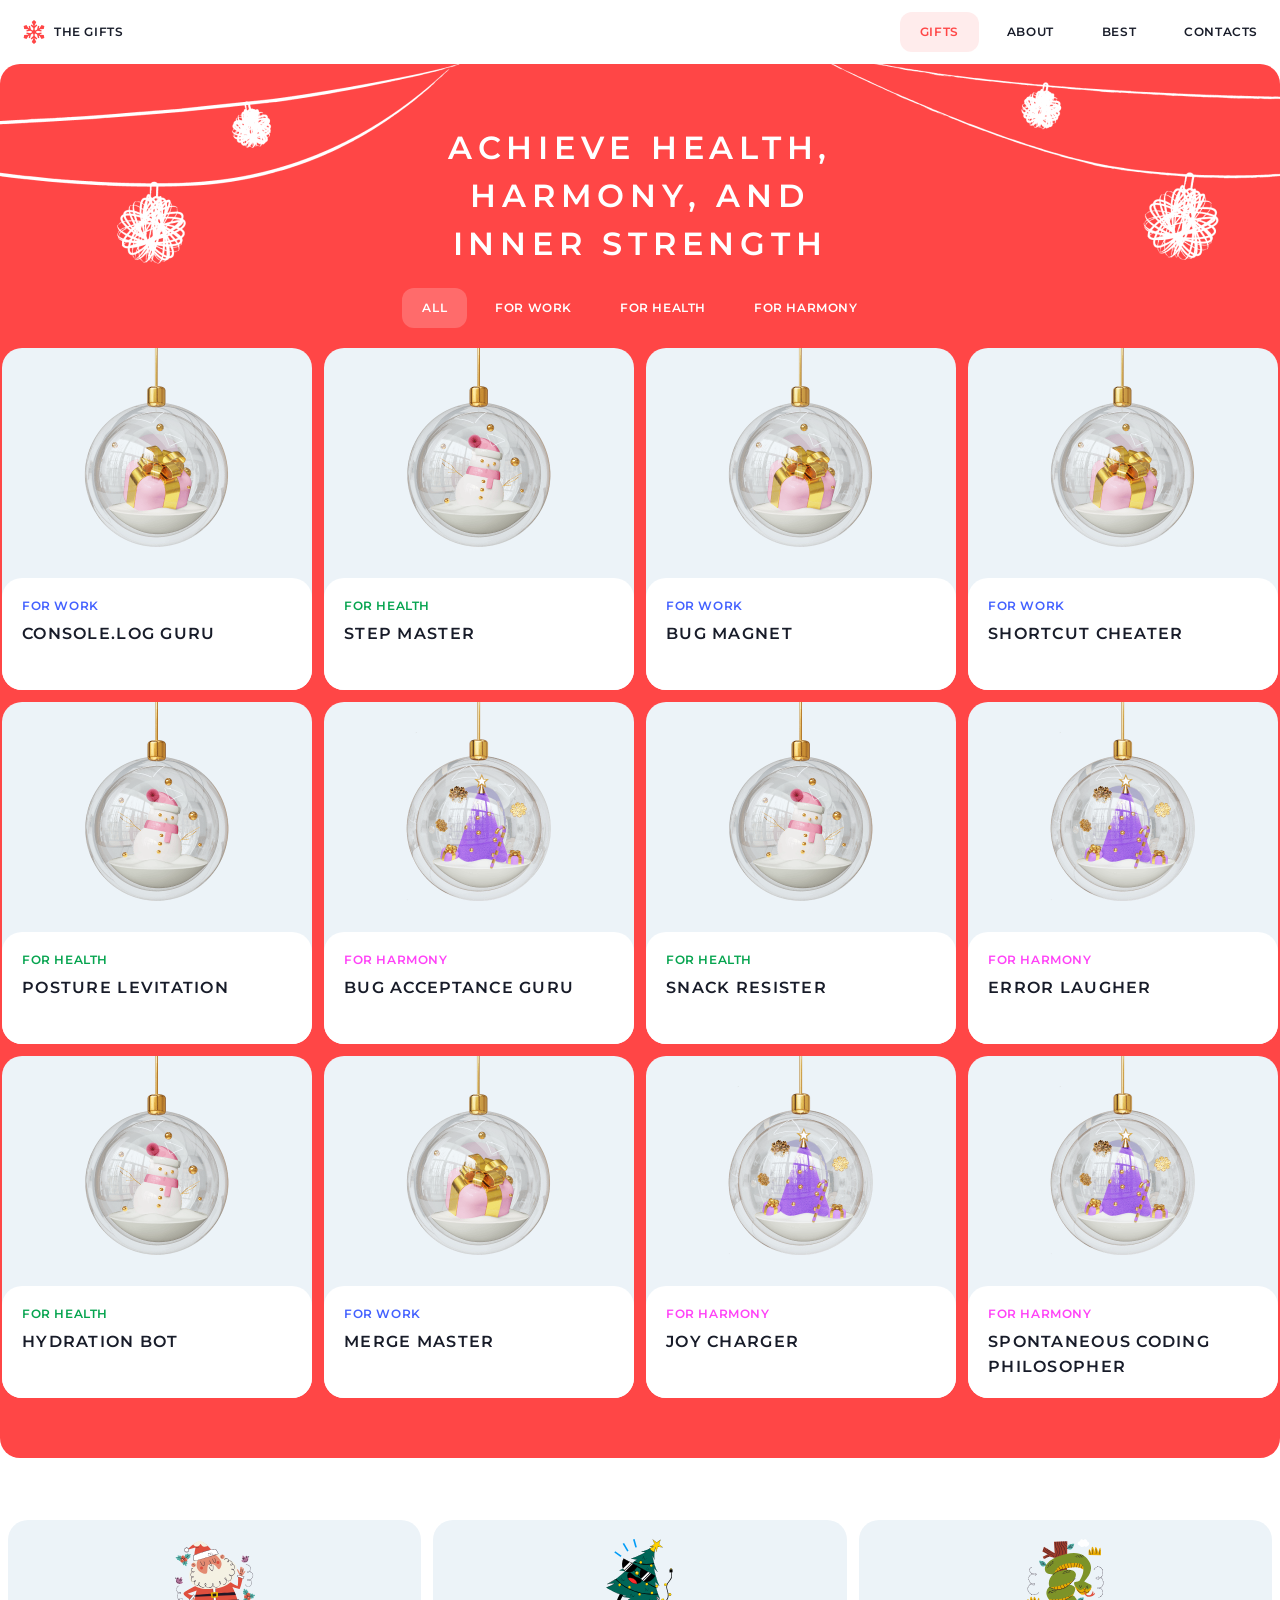
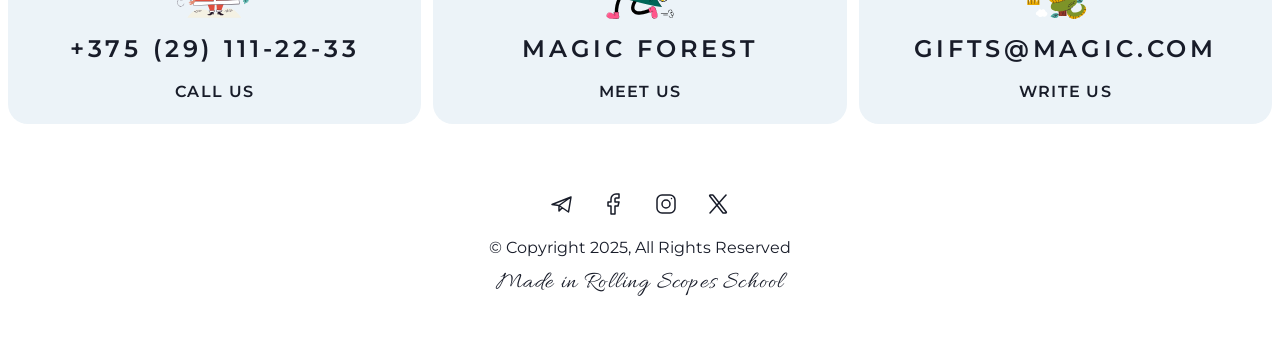
==== christmas-shop/gifts.html @ 10cd510c "fix: remove burger menu link on gifts" ====
<!DOCTYPE html>
<html lang="ru">

<head>
  <meta charset="utf-8">
  <meta http-equiv="X-UA-Compatible" content="IE=edge">
  <meta name="viewport" content="width=device-width, initial-scale=1">
  <link rel="preconnect" href="https://fonts.googleapis.com">
  <link rel="preconnect" href="https://fonts.gstatic.com" crossorigin>
  <link href="https://fonts.googleapis.com/css2?family=Allura&family=Montserrat:wght@400..600&display=swap"
    rel="stylesheet">
  <link rel="stylesheet" href="./assets/css/modern-normalize.css">
  <link rel="stylesheet" href="./assets/css/burger.css">
  <link rel="stylesheet" href="./assets/css/styles.css">
  <link rel="stylesheet" href="./assets/css/styles-mobile.css">
  <link rel="icon" href="./favicon.ico">
  <title>Christmas Shop - The Gifts</title>
</head>

<body>

  <div class="container">

    <div class="burger-container">
      <ul class="burger-items-container">
        <li class="burger-item">Gifts</li>
        <li class="burger-item"><a href="./index.html#about" class="nav-link">About</a></li>
        <li class="burger-item"><a href="./index.html#best" class="nav-link">Best</a></li>
        <li class="burger-item"><a href="#contacts" class="nav-link">Contacts</a></li>
      </ul>
    </div>

    <header class="header">
      <nav class="nav">
        <div class="nav-container">
          <a href="./index.html">
            <div class="logo-container">
              <svg width="24" height="24" viewBox="0 0 24 24" fill="none" xmlns="http://www.w3.org/2000/svg">
                <path
                  d="M18.2942 14.8224L17.4727 14.3481L19.674 13.7583L19.3102 12.4006L15.7512 13.3542L14.0725 12.385C14.0957 12.26 14.1084 12.1315 14.1084 12C14.1084 11.8684 14.0957 11.7398 14.0725 11.6149L15.7512 10.6457L19.3102 11.5994L19.674 10.2416L17.4727 9.65177L18.2942 9.17747L21.8194 8.96588L22.3385 6.03095L19.5373 5.01305L17.5914 7.96016L16.7699 8.43446L17.3598 6.23317L16.002 5.86939L15.0484 9.42842L13.3687 10.3982C13.1741 10.2315 12.949 10.0997 12.7028 10.0124V8.0742L15.3082 5.46879L14.3143 4.47488L12.7028 6.08633V5.13772L14.2772 1.98876L12 0L9.72271 1.98886L11.2972 5.13782V6.08642L9.68569 4.47497L8.69178 5.46889L11.2971 8.0743V10.0125C11.051 10.0998 10.8259 10.2316 10.6312 10.3983L8.95154 9.42852L7.99792 5.86949L6.64018 6.23326L7.23003 8.43456L6.40854 7.96025L4.46269 5.01314L1.66148 6.03104L2.18058 8.96597L5.70578 9.17757L6.52727 9.65187L4.32597 10.2417L4.6898 11.5994L8.24882 10.6458L9.92746 11.615C9.90431 11.74 9.89157 11.8685 9.89157 12C9.89157 12.1316 9.90427 12.2602 9.92746 12.3851L8.24882 13.3543L4.6898 12.4006L4.32597 13.7584L6.52727 14.3482L5.70578 14.8225L2.18058 15.034L1.66148 17.969L4.46274 18.9869L6.40859 16.0397L7.23012 15.5654L6.64028 17.7667L7.99801 18.1306L8.95163 14.5715L10.6313 13.6018C10.826 13.7684 11.0511 13.9003 11.2972 13.9875V15.9258L8.69187 18.5311L9.68579 19.525L11.2973 17.9135V18.8621L9.7228 22.0111L12.0001 24L14.2774 22.0111L12.7029 18.8621V17.9135L14.3144 19.525L15.3083 18.5311L12.7029 15.9258V13.9875C12.9491 13.9003 13.1742 13.7684 13.3689 13.6018L15.0485 14.5715L16.0022 18.1306L17.3599 17.7667L16.7701 15.5654L17.5916 16.0397L19.5374 18.9869L22.3387 17.969L21.8196 15.034L18.2942 14.8224Z"
                  fill="#FF4646" />
              </svg>
              <div class="logo-item"><span class="nav-link">The Gifts</span></div>
            </div>
          </a>
          <ul class="nav-links-container">
            <li class="nav-item nav-link-active">Gifts</li>
            <li class="nav-item"><a href="./index.html#about" class="nav-link">About</a></li>
            <li class="nav-item"><a href="./index.html#best" class="nav-link">Best</a></li>
            <li class="nav-item"><a href="#contacts" class="nav-link">Contacts</a></li>
          </ul>
          <div class="burger-button-container">
            <div class="burger-button">
              <span class="burger-line burger-line-top"></span>
              <span class="burger-line burger-line-bottom"></span>
            </div>
          </div>
        </div>
      </nav>
    </header>

    <main class="main">

      <section class="section-gifts">
        <div class="gifts-container">
          <div class="gifts-header-container">
            <div class="gifts-header">
              <h1 class="gifts-header-h1">Achieve health, harmony, and inner strength</h1>
            </div>
          </div>
          <div class="gifts-tabs-container">
            <ul class="gifts-tabs-items">
              <li class=""><button class="gifts-tab tab-active">All</button></li>
              <li class=""><button class="gifts-tab">for work</button></li>
              <li class=""><button class="gifts-tab">for health</button></li>
              <li class=""><button class="gifts-tab">for harmony</button></li>
            </ul>
          </div>
          <div class="card-items-wrapper">

            <div class="best-items-container">

              <div class="best-item">
                <div class="best-item-image"><img class="best-image" src="./assets/images/gift-for-work.png"
                    alt="Console.log Guru"></div>
                <div class="card-item-caption">
                  <div class="best-header-h4 tag-purple">For work</div>
                  <div class="best-header-h3">Console.log Guru</div>
                </div>
              </div>

              <div class="best-item">
                <div class="best-item-image"><img class="best-image" src="./assets/images/gift-for-health.png"
                    alt="Step Master"></div>
                <div class="card-item-caption">
                  <div class="best-header-h4 tag-green">For health</div>
                  <div class="best-header-h3">Step Master</div>
                </div>
              </div>

              <div class="best-item">
                <div class="best-item-image"><img class="best-image" src="./assets/images/gift-for-work.png"
                    alt="Bug Magnet"></div>
                <div class="card-item-caption">
                  <div class="best-header-h4 tag-purple">For work</div>
                  <div class="best-header-h3">Bug Magnet</div>
                </div>
              </div>

              <div class="best-item">
                <div class="best-item-image"><img class="best-image" src="./assets/images/gift-for-work.png"
                    alt="Shortcut Cheater"></div>
                <div class="card-item-caption">
                  <div class="best-header-h4 tag-purple">For work</div>
                  <div class="best-header-h3">Shortcut Cheater</div>
                </div>
              </div>

              <div class="best-item">
                <div class="best-item-image"><img class="best-image" src="./assets/images/gift-for-health.png"
                    alt="Posture Levitation"></div>
                <div class="card-item-caption">
                  <div class="best-header-h4 tag-green">For health</div>
                  <div class="best-header-h3">Posture Levitation</div>
                </div>
              </div>

              <div class="best-item">
                <div class="best-item-image"><img class="best-image" src="./assets/images/gift-for-harmony.png"
                    alt="Bug Acceptance Guru"></div>
                <div class="card-item-caption">
                  <div class="best-header-h4 tag-pink">For harmony</div>
                  <div class="best-header-h3">Bug Acceptance Guru</div>
                </div>
              </div>

              <div class="best-item">
                <div class="best-item-image"><img class="best-image" src="./assets/images/gift-for-health.png"
                    alt="Snack Resister"></div>
                <div class="card-item-caption">
                  <div class="best-header-h4 tag-green">For health</div>
                  <div class="best-header-h3">Snack Resister</div>
                </div>
              </div>

              <div class="best-item">
                <div class="best-item-image"><img class="best-image" src="./assets/images/gift-for-harmony.png"
                    alt="Error Laugher"></div>
                <div class="card-item-caption">
                  <div class="best-header-h4 tag-pink">For harmony</div>
                  <div class="best-header-h3">Error Laugher</div>
                </div>
              </div>

              <div class="best-item">
                <div class="best-item-image"><img class="best-image" src="./assets/images/gift-for-health.png"
                    alt="Hydration Bot"></div>
                <div class="card-item-caption">
                  <div class="best-header-h4 tag-green">For health</div>
                  <div class="best-header-h3">Hydration Bot</div>
                </div>
              </div>

              <div class="best-item">
                <div class="best-item-image"><img class="best-image" src="./assets/images/gift-for-work.png"
                    alt="Merge Master"></div>
                <div class="card-item-caption">
                  <div class="best-header-h4 tag-purple">For work</div>
                  <div class="best-header-h3">Merge Master</div>
                </div>
              </div>

              <div class="best-item">
                <div class="best-item-image"><img class="best-image" src="./assets/images/gift-for-harmony.png"
                    alt="Joy Charger"></div>
                <div class="card-item-caption">
                  <div class="best-header-h4 tag-pink">For harmony</div>
                  <div class="best-header-h3">Joy Charger</div>
                </div>
              </div>

              <div class="best-item">
                <div class="best-item-image"><img class="best-image" src="./assets/images/gift-for-harmony.png"
                    alt="Spontaneous Coding Philosopher"></div>
                <div class="card-item-caption">
                  <div class="best-header-h4 tag-pink">For harmony</div>
                  <div class="best-header-h3">Spontaneous Coding Philosopher</div>
                </div>
              </div>

            </div>
          </div>
        </div>
      </section>
    </main>

    <footer class="footer">
      <a id="contacts"></a>
      <div class="contacts-container">
        <div class="contacts-items-container">
          <a href="tel:+375291112233" class="contact-item-link">
            <div class="contact-item">
              <div class="contact-item-image"><img src="./assets/images/santa-claus.svg" alt="Call Us"></div>
              <div class="contact-item-caption">+375 (29) 111-22-33</div>
              <p class="contact-header-h3">Call Us</p>
            </div>
          </a>
          <a href="https://maps.app.goo.gl/pynKaxUxfshmQ6Nh6" class="contact-item-link" target="_blank">
            <div class="contact-item">
              <div class="contact-item-image"><img src="./assets/images/christmas-tree.svg" alt="Meet Us"></div>
              <div class="contact-item-caption">Magic forest</div>
              <p class="contact-header-h3">Meet Us</p>
            </div>
          </a>
          <a href="mailto:info@magic.com" class="contact-item-link">
            <div class="contact-item">
              <div class="contact-item-image"><img src="./assets/images/snake.svg" alt="Write us"></div>
              <div class="contact-item-caption">gifts@magic.com</div>
              <p class="contact-header-h3">Write us</p>
            </div>
          </a>
        </div>
        <div class="contacts-bottom-container">
          <div class="social-items-container">
            <div class="social-item"><svg width="24" height="24" viewBox="0 0 24 24" fill="none"
                xmlns="http://www.w3.org/2000/svg">
                <path d="M21 5L2 12.5L9 13.5M21 5L18.5 20L9 13.5M21 5L9 13.5M9 13.5V19L12.2488 15.7229" stroke="#181C29"
                  stroke-width="1.5" stroke-linecap="round" stroke-linejoin="round" />
              </svg>
            </div>
            <div class="social-item">
              <svg width="24" height="24" viewBox="0 0 24 24" fill="none" xmlns="http://www.w3.org/2000/svg">
                <path
                  d="M17 2H14C12.6739 2 11.4021 2.52678 10.4645 3.46447C9.52678 4.40215 9 5.67392 9 7V10H6V14H9V22H13V14H16L17 10H13V7C13 6.73478 13.1054 6.48043 13.2929 6.29289C13.4804 6.10536 13.7348 6 14 6H17V2Z"
                  stroke="#181C29" stroke-width="1.5" stroke-linecap="round" stroke-linejoin="round" />
              </svg>
            </div>
            <div class="social-item">
              <svg width="24" height="24" viewBox="0 0 24 24" fill="none" xmlns="http://www.w3.org/2000/svg">
                <path
                  d="M12 16C14.2091 16 16 14.2091 16 12C16 9.79086 14.2091 8 12 8C9.79086 8 8 9.79086 8 12C8 14.2091 9.79086 16 12 16Z"
                  stroke="#181C29" stroke-width="1.5" stroke-linecap="round" stroke-linejoin="round" />
                <path
                  d="M3 16V8C3 5.23858 5.23858 3 8 3H16C18.7614 3 21 5.23858 21 8V16C21 18.7614 18.7614 21 16 21H8C5.23858 21 3 18.7614 3 16Z"
                  stroke="#181C29" stroke-width="1.5" />
                <path d="M17.5 6.51L17.51 6.49889" stroke="#181C29" stroke-width="1.5" stroke-linecap="round"
                  stroke-linejoin="round" />
              </svg>
            </div>
            <div class="social-item">
              <svg width="24" height="24" viewBox="0 0 24 24" fill="none" xmlns="http://www.w3.org/2000/svg">
                <path
                  d="M16.8196 20.7684L3.75299 3.96836C3.44646 3.57425 3.72731 3 4.2266 3H6.70637C6.89152 3 7.06631 3.08548 7.17998 3.23164L20.2466 20.0316C20.5532 20.4258 20.2723 21 19.773 21H17.2933C17.1081 21 16.9333 20.9145 16.8196 20.7684Z"
                  stroke="#181C29" stroke-width="1.5" />
                <path d="M20 3L4 21" stroke="#181C29" stroke-width="1.5" stroke-linecap="round" />
              </svg>
            </div>
          </div>
          <div class="contacts-copyright">© Copyright 2025, All Rights Reserved</div>
          <div class="contacts-caption">
            <a href="https://rs.school/" target="_blank">Made in Rolling Scopes School</a>
          </div>
        </div>
      </div>
    </footer>

  </div>

  <script src="./assets/js/burger.js"></script>
  <script src="./assets/js/gifts.js"></script>

</body>

</html>
---- christmas-shop/assets/css/burger.css ----
.burger-button-container {
  display: none;
  margin-right: 8px;
  z-index: 3;
}

.burger-button {
  position: relative;
  width: 40px;
  height: 40px;
  display: flex;
  flex-direction: column;
  justify-content: center;
  gap: 8px;
}

.burger-line {
  align-self: center;
  width: 20px;
  height: 1px;
  background-color: var(--color-dark, #181c29);
}

.burger-line-top,
.burger-line-bottom {
  position: absolute;
  transition-duration: 0.2s;
  transition-property: all;
  transition-delay: 0.1s;
  transition-timing-function: ease-in-out;
}

.burger-line-top {
  top: 15px;
}

.burger-line-bottom {
  top: 23px;
}

.burger__active .burger-line-top {
  transform: translateY(4px) rotate(45deg);
}

.burger__active .burger-line-bottom {
  transform: translateY(-4px) rotate(-45deg);
}

.burger-container {
  display: none;
  position: absolute;
  width: 100%;
  height: 100vh;
  top: 0;
  right: -768px;
  z-index: 3;
  flex-direction: row;
  justify-content: center;
  align-items: center;
  padding-top: 160px;
  background: var(--color-white, #fff);
  transition-duration: 0.5s;
  transition-property: all;
  transition-delay: 0.1s;
  transition-timing-function: ease-in-out;
}

.burger-container__open {
  transform: translateX(-768px);
}

.burger-items-container {
  transform: translateY(50px);
  display: flex;
  flex-direction: column;
  align-items: center;
  justify-content: center;
  gap: 8px;
}

.burger-item {
  padding: 12px 20px;
  color: var(--color-darkdark, #181c29);
  font-family: Montserrat;
  font-size: 24px;
  font-style: normal;
  font-weight: 600;
  line-height: 152%; /* 36.48px */
  letter-spacing: 3.84px;
  text-transform: uppercase;
}
---- christmas-shop/assets/css/styles.css ----
:root {
  --page-width: 1440px;
  --color-dark: #181c29;
  --color-primary: #ff4646;
  --color-primary-10: rgba(255, 70, 70, 0.1);
  --color-content: #ecf3f8;
  --color-white: white;
  --color-white-20: rgba(255, 255, 255, 0.2);
  --color-white-40: rgba(255, 255, 255, 0.4);
  --color-purple: #4361ff;
  --color-green: #06a44f;
  --color-pink: #ff43f7;
}

html {
  scroll-behavior: smooth;
  overflow-x: hidden;
  width: 100%;
  height: 100%;
}

body {
  margin: 0;
  padding: 0;
  background: var(--color-white, #fff);
  width: 100%;
  height: 100%;
}

ul {
  list-style-type: none;
}

li.nav-item:hover {
  cursor: pointer;
}

p,
h1,
h2,
h3,
h4,
ul {
  padding: 0;
  margin: 0;
}

.container {
  max-width: 1440px;
  position: relative;
  margin-left: auto;
  margin-right: auto;
  overflow: hidden;
  background: var(--color-white);
}

.align-left {
  text-align: left;
}

.align-center {
  text-align: center;
}

.color-dark {
  color: var(--color-dark, #181c29);
}

.color-primary {
  color: var(--color-primary, #ff4646);
}

.color-white {
  color: var(--color-white, #fff);
}

.header-h2 {
  font-family: Montserrat;
  font-size: 24px;
  font-style: normal;
  font-weight: 600;
  line-height: 152%; /* 36.48px */
  letter-spacing: 3.84px;
  text-transform: uppercase;
}

.no-scroll {
  overflow: hidden;
}

/* Header */

.header {
  display: flex;
  flex-direction: row;
  justify-content: center;
  align-items: center;
}

.nav {
  display: flex;
  width: 100%;
  flex-direction: row;
  justify-content: center;
  align-items: center;
}

.nav-container {
  display: flex;
  width: 100%;
  height: 64px;
  max-width: 1276px;
  flex-direction: row;
  justify-content: space-between;
  align-items: center;
  gap: 0px;
}

.logo-container {
  position: relative;
  z-index: 3;
  display: flex;
  padding: 8px 20px;
  flex-direction: row;
  justify-content: space-between;
  align-items: center;
  gap: 8px;
  cursor: pointer;
}

.nav-links-container {
  display: flex;
  flex-direction: row;
  justify-content: flex-start;
  align-items: center;
  gap: 8px;
}

.logo-item {
  color: var(--color-dark, #181c29);
  font-family: Montserrat;
  font-size: 12px;
  font-style: normal;
  font-weight: 600;
  line-height: 130%; /* 15.6px */
  letter-spacing: 0.6px;
  text-transform: uppercase;
}

.nav-item {
  color: var(--color-dark, #181c29);
  font-family: Montserrat;
  font-size: 12px;
  font-style: normal;
  font-weight: 600;
  line-height: 130%; /* 15.6px */
  letter-spacing: 0.6px;
  text-transform: uppercase;
  padding: 12px 20px;
}

a,
a.nav-link:link,
a.nav-link:visited,
a.nav-link:hover,
a.nav-link:active {
  position: relative;
  color: var(--color-dark, #181c29);
  text-decoration: none;
  transition-duration: 0.2s;
  transition-property: all;
  transition-delay: 0.1s;
  transition-timing-function: ease-in-out;
}

a.nav-link::before {
  content: "";
  position: absolute;
  top: -12px;
  bottom: -12px;
  left: -20px;
  right: -20px;
  border-radius: 4px;
  transition-duration: 0.2s;
  transition-property: all;
  transition-delay: 0.1s;
  transition-timing-function: ease-in-out;
}

a.nav-link:hover::before,
.nav-link-active {
  background-color: var(--color-primary-10, rgba(255, 70, 70, 0.1));
  border-radius: 12px;
}

.nav-link-active {
  color: var(--color-primary, #ff4646);
}

li.nav-link-active:hover {
  cursor: default;
}

.nav-item a:hover {
  color: var(--color-primary, #ff4646);
}

/* Hero */

.section-hero {
  display: flex;
  flex-direction: row;
  justify-content: center;
  align-items: center;
  padding: 60px 8px;
  border-radius: 20px 20px 0 0;
  background-color: var(--color-primary, #ff4646);
  background-image: url(../images/bg-snow.png), url(../images/bg-ball.png);
  background-position:
    50% 50%,
    50% 50%;
  background-size: cover, cover;
  background-repeat: no-repeat, no-repeat;
}

.hero-container {
  padding: 60px 0px;
  max-width: 430px;
  display: flex;
  flex-direction: column;
  align-items: center;
  gap: 12px;
}

.hero-caption {
  color: var(--color-white, #fff);
  text-align: center;
  font-family: Allura;
  font-size: 24px;
  font-style: normal;
  font-weight: 400;
  line-height: 100%; /* 24px */
  letter-spacing: 1.2px;
}

.hero-h1 {
  color: var(--color-white, #fff);
  text-align: center;
  font-family: Montserrat;
  font-size: 32px;
  font-style: normal;
  font-weight: 600;
  line-height: 150%; /* 48px */
  letter-spacing: 5.76px;
  text-transform: uppercase;
}

.hero-button {
  display: flex;
  padding: 20px 32px;
  justify-content: center;
  align-items: center;
  gap: 0px;
  background-color: var(--color-dark, #181c29);
  color: var(--color-white, #fff);
  border-radius: 20px;
  transition-duration: 0.3s;
  transition-property: all;
  transition-delay: 0.1s;
  transition-timing-function: ease-in-out;
}

.hero-button:hover {
  color: var(--color-dark, #181c29);
  background-color: var(--color-white, #fff);
}

.hero-button-text {
  color: var(--color-white, #fff);
  text-align: center;
  font-family: Montserrat;
  font-size: 12px;
  font-style: normal;
  font-weight: 600;
  line-height: 130%; /* 15.6px */
  letter-spacing: 0.6px;
  text-transform: uppercase;
}

/* About */

.section-about {
  display: flex;
  flex-direction: row;
  justify-content: center;
  align-items: flex-start;
  padding: 60px 8px;
  background-color: var(--color-primary, #ff4646);
  background-image: url(../images/bg-snow.png);
  background-position: 50% 50%;
  background-size: cover;
  background-repeat: no-repeat;
}

.about-container {
  /*margin: 0 60px;*/
  max-width: 1276px;
  width: 100%;
  display: flex;
  flex-direction: row;
  align-items: center;
  justify-content: space-between;
  gap: 60px;
  border-radius: 20px;
  background-color: var(--color-white, #fff);
}

.about-content-container {
  padding: 0 0 0 60px;
  max-width: 540px;
  display: flex;
  flex-direction: column;
  align-items: center;
  justify-content: flex-start;
  gap: 20px;
}

.about-image-container {
  /*max-width: 638px;*/
  background-image: url(../images/santa.png);
  background-size: cover;
  background-position: center;
  background-repeat: no-repeat;
  border-radius: 20px;
  display: flex;
  height: 528px;
  flex-direction: column;
  justify-content: center;
  align-items: center;
}

.about-image {
  max-width: calc((100vw - 14px) / 2);
  width: 638px;
  height: 528px;
}

.about-content-caption {
  align-self: start;
  color: var(--color-primary, #ff4646);
  font-family: Allura;
  font-size: 24px;
  font-style: normal;
  font-weight: 400;
  line-height: 100%; /* 24px */
  letter-spacing: 1.2px;
}

.about-content-text {
  color: var(--color-dark, #181c29);
  font-family: Montserrat;
  font-size: 16px;
  font-style: normal;
  font-weight: 400;
  line-height: 148%; /* 23.68px */
}

/* Slider */

.section-slider {
  display: flex;
  flex-direction: row;
  justify-content: center;
  align-items: flex-start;
  padding: 60px 0;
  background-color: var(--color-primary, #ff4646);
  background-image: url(../images/bg-snow.png);
  background-position: 50% 50%;
  background-size: cover;
  background-repeat: no-repeat;
}

.slider-container {
  margin: 0 60px;
  width: 100%;
  display: flex;
  flex-direction: column;
  align-items: center;
  justify-content: space-between;
  gap: 20px;
}

.slider-header-container {
  display: flex;
  flex-direction: column;
  align-items: center;
  justify-content: center;
  gap: 12px;
}

.slider-header-caption {
  color: var(--color-white, #fff);
  font-family: Allura;
  font-size: 24px;
  font-style: normal;
  font-weight: 400;
  line-height: 100%; /* 24px */
  letter-spacing: 1.2px;
}

.slider-items-container {
  padding: 0 84px;
  width: 100%;
  display: flex;
  flex-direction: row;
  align-items: center;
  justify-content: space-between;
  gap: 20px;
  overflow: hidden;
}

.slider-item {
  display: flex;
  flex-direction: row;
  align-items: center;
  justify-content: space-between;
  gap: 20px;
}

.slider-item-caption {
  color: var(--color-white, #fff);
  text-align: center;
  font-family: Montserrat;
  font-size: 80px;
  font-style: normal;
  font-weight: 600;
  line-height: normal;
  text-transform: uppercase;
}

.slider-item-image {
  width: 200px;
  height: 200px;
}

.slider-image {
  max-width: 100%;
  height: auto;
  border-radius: 20px;
}

.slider-controls {
  padding: 0 82px;
  display: flex;
  flex-direction: row;
  align-items: center;
  justify-content: flex-end;
  align-self: flex-end;
  gap: 20px;
}

.slider-button {
  display: flex;
  width: 56px;
  height: 56px;
  justify-content: center;
  align-items: center;
  border-radius: 20px;
  transition-duration: 0.2s;
  transition-property: all;
  transition-delay: 0.1s;
  transition-timing-function: ease-in-out;
}

.slider-button-active {
  border: 1px solid var(--color-white, #fff);
  cursor: pointer;
}

.slider-button-active:hover {
  background-color: var(--color-white, #fff);
  border: 1px solid var(--color-white, #fff);
}

.slider-button-active:hover svg {
  transition-duration: 0.2s;
  transition-property: all;
  transition-delay: 0.1s;
  transition-timing-function: ease-in-out;
}

.slider-button-active:hover svg path {
  stroke: var(--color-primary, #ff4646);
}

.slider-button-passive {
  border: 1px solid var(--color-white-40, rgba(255, 255, 255, 0.4));
  stroke: var(--color-white-40, rgba(255, 255, 255, 0.4));
}

/* Best */

.section-best {
  display: flex;
  flex-direction: row;
  justify-content: center;
  align-items: flex-start;
  padding: 60px 0;
  background-color: var(--color-primary, #ff4646);
  background-image: url(../images/bg-snow.png);
  background-position: 50% 50%;
  background-size: cover;
  background-repeat: no-repeat;
}

.best-container {
  margin: 0 60px;
  width: 100%;
  display: flex;
  flex-direction: column;
  align-items: center;
  justify-content: space-between;
  gap: 20px;
}

.best-header-container {
  display: flex;
  flex-direction: column;
  align-items: center;
  justify-content: center;
  gap: 12px;
}

.best-header-caption {
  color: var(--color-white, #fff);
  font-family: Allura;
  font-size: 24px;
  font-style: normal;
  font-weight: 400;
  line-height: 100%; /* 24px */
  letter-spacing: 1.2px;
}

.best-items-container {
  width: 100%;
  max-width: 1276px;
  display: flex;
  flex-direction: row;
  justify-content: center;
  align-items: center;
  align-content: center;
  gap: 12px;
  flex-wrap: wrap;
}

.best-item {
  max-width: 310px;
  display: flex;
  flex-direction: column;
  justify-content: flex-start;
  align-items: flex-start;
  align-content: center;
  gap: 0px;
  background-color: var(--color-content, #ecf3f8);
  border-radius: 20px;
  cursor: pointer;
}

.best-item-image {
  width: 310px;
  height: 230px;
}

.best-image {
  max-width: 100%;
  height: auto;
  border-radius: 20px;
}

.best-item-caption {
  width: 100%;
  padding: 20px 20px;
  height: 112px;
  display: flex;
  flex-direction: column;
  justify-content: flex-start;
  align-items: flex-start;
  align-content: center;
  gap: 8px;
  background-color: var(--color-white, #fff);
  border-radius: 20px;
}

.best-header-h4 {
  font-family: Montserrat;
  font-size: 12px;
  font-style: normal;
  font-weight: 600;
  line-height: 130%; /* 15.6px */
  letter-spacing: 0.6px;
  text-transform: uppercase;
}

.best-header-h3 {
  color: var(--color-dark, #181c29);
  text-overflow: ellipsis;
  font-family: Montserrat;
  font-size: 16px;
  font-style: normal;
  font-weight: 600;
  line-height: 152%; /* 24.32px */
  letter-spacing: 1.28px;
  text-transform: uppercase;
  transition-duration: 0.2s;
  transition-property: all;
  transition-delay: 0.1s;
  transition-timing-function: ease-in-out;
}

.best-item:hover .best-header-h3 {
  color: var(--color-primary, #ff4646);
}

.tag-purple {
  color: var(--color-purple, #4361ff);
}

.tag-green {
  color: var(--color-green, #4caf50);
}

.tag-pink {
  color: var(--color-pink, #ff43f7);
}

/* CTA */

.section-cta {
  padding: 120px 8px;
  /*padding: 60px 8px;*/
  display: flex;
  flex-direction: row;
  justify-content: center;
  align-items: flex-start;
  background-color: var(--color-primary, #ff4646);
  background-image: url(../images/bg-snow.png), url(../images/bg-forest.png);
  background-position:
    50% 50%,
    50% 50%;
  background-size: cover, cover;
  background-repeat: no-repeat, no-repeat;
  border-radius: 0 0 20px 20px;
}

.cta-container {
  padding: 60px 0px;
  width: 100%;
  max-width: 426px;
  display: flex;
  flex-direction: column;
  align-items: center;
  justify-content: center;
  gap: 20px;
}

.cta-header-caption {
  color: var(--color-white, #fff);
  font-family: Allura;
  font-size: 24px;
  font-style: normal;
  font-weight: 400;
  line-height: 100%; /* 24px */
  letter-spacing: 1.2px;
}

.cta-button {
  margin-top: -2px;
  display: flex;
  padding: 20px 32px;
  justify-content: center;
  align-items: center;
  gap: 0px;
  background-color: var(--color-dark, #181c29);
  color: var(--color-white, #fff);
  border-radius: 20px;
  transition-duration: 0.3s;
  transition-property: all;
  transition-delay: 0.1s;
  transition-timing-function: ease-in-out;
}

.cta-button:hover {
  color: var(--color-dark, #181c29);
  background-color: var(--color-white, #fff);
}

.cta-button-text {
  color: var(--color-white, #fff);
  text-align: center;
  font-family: Montserrat;
  font-size: 12px;
  font-style: normal;
  font-weight: 600;
  line-height: 130%; /* 15.6px */
  letter-spacing: 0.6px;
  text-transform: uppercase;
}

.timer-items-container {
  margin-top: -14px;
  padding: 10px 12px;
  display: flex;
  flex-direction: row;
  justify-content: center;
  align-items: flex-start;
  background-color: var(--color-white-40, rgba(255, 255, 255, 0.4));
  border-radius: 20px;
  gap: 0px;
}

.timer-item {
  width: 80px;
  height: 52px;
  display: flex;
  flex-direction: column;
  align-items: center;
  justify-content: center;
  gap: 0px;
}

.timer-item-separator {
  background-color: var(--color-white-40, rgba(255, 255, 255, 0.4));
  align-self: center;
  width: 1px;
  height: 20px;
  display: flex;
  flex-direction: row;
}

.cta-header-h4 {
  color: var(--color-white, #fff);
  font-family: Montserrat;
  font-size: 12px;
  font-style: normal;
  font-weight: 600;
  line-height: 130%; /* 15.6px */
  letter-spacing: 0.6px;
  text-transform: uppercase;
}

/* Footer */

.footer {
  display: flex;
  flex-direction: row;
  justify-content: center;
  align-items: center;
}

.contacts-container {
  display: flex;
  width: 100%;
  max-width: 1440px;
  flex-direction: column;
  justify-content: center;
  align-items: center;
  gap: 0px;
  background-color: var(--color-white, #fff);
}

.contacts-items-container {
  padding: 60px 0px;
  max-width: 1276px;
  width: 100%;
  display: flex;
  flex-direction: row;
  align-items: center;
  justify-content: center;
  align-self: center;
  gap: 12px;
}

.contact-item {
  margin-top: 2px;
  height: 204px;
  display: flex;
  flex-direction: column;
  align-items: center;
  justify-content: center;
  gap: 12px;
  background-color: var(--color-content, #ecf3f8);
  border-radius: 20px;
  cursor: pointer;
}

.contact-item:hover .contact-item-caption,
.contact-item:hover .contact-header-h3 {
  color: var(--color-primary, #ff4646);
}

.contact-item-image {
  display: flex;
  flex-direction: row;
  align-items: flex-start;
  justify-content: center;
}

.contact-item-link {
  width: 100%;
  max-width: 417px;
  display: flex;
  flex-direction: column;
  gap: 12px;
}

.contact-item-caption {
  color: var(--color-dark, #181c29);
  text-align: center;
  font-family: Montserrat;
  font-size: 24px;
  font-style: normal;
  font-weight: 600;
  line-height: 152%; /* 36.48px */
  letter-spacing: 3.84px;
  text-transform: uppercase;
  transition-duration: 0.2s;
  transition-property: all;
  transition-delay: 0.1s;
  transition-timing-function: ease-in-out;
}

.contact-header-h3 {
  color: var(--color-darkark, #181c29);
  text-align: center;
  font-family: Montserrat;
  font-size: 16px;
  font-style: normal;
  font-weight: 600;
  line-height: 152%; /* 24.32px */
  letter-spacing: 1.28px;
  text-transform: uppercase;
  transition-duration: 0.2s;
  transition-property: all;
  transition-delay: 0.1s;
  transition-timing-function: ease-in-out;
}

.contacts-bottom-container {
  margin-bottom: 60px;
  display: flex;
  flex-direction: column;
  align-items: center;
  justify-content: center;
  gap: 12px;
}

.social-items-container {
  display: flex;
  flex-direction: row;
  justify-content: center;
  align-items: center;
  gap: 12px;
}

.social-item {
  display: flex;
  justify-content: center;
  align-items: center;
  width: 40px;
  height: 40px;
  border-radius: 4px;
  cursor: pointer;
}

.social-item svg path {
  transition-duration: 0.2s;
  transition-property: all;
  transition-delay: 0.1s;
  transition-timing-function: ease-in-out;
}

.social-item:hover svg path {
  stroke: var(--color-primary, #ff4646);
}

.contacts-copyright {
  color: var(--color-darkDark, #181c29);
  text-align: center;
  font-family: Montserrat;
  font-size: 16px;
  font-style: normal;
  font-weight: 400;
  line-height: 148%; /* 23.68px */
}

.contacts-caption {
  color: var(--color-dark, #181c29);
  text-align: center;
  font-family: Allura;
  font-size: 24px;
  font-style: normal;
  font-weight: 400;
  line-height: 100%; /* 24px */
  letter-spacing: 1.2px;
  transition-duration: 0.2s;
  transition-property: all;
  transition-delay: 0.1s;
  transition-timing-function: ease-in-out;
  cursor: pointer;
}

.contacts-caption:hover a {
  color: var(--color-primary, #ff4646);
}

/* Gifts */

.section-gifts {
  display: flex;
  flex-direction: row;
  justify-content: center;
  align-items: flex-start;
}

.gifts-container {
  display: flex;
  width: 100%;
  max-width: 1440px;
  flex-direction: column;
  justify-content: center;
  align-items: center;
  gap: 0;
}

.gifts-header-container {
  width: 100%;
  height: 200px;
  padding: 60px 0;
  background-color: var(--color-primary, #ff4646);
  background-image: url(../images/bg-garland.png);
  background-position: 50% 50%;
  background-size: cover;
  background-repeat: no-repeat;
  border-radius: 20px 20px 0 0;
  display: flex;
  flex-direction: row;
  justify-content: center;
  align-self: flex-end;
  gap: 0;
}

.gifts-header-h1 {
  max-width: 426px;
  color: var(--color-white, #fff);
  text-align: center;
  font-family: Montserrat;
  font-size: 32px;
  font-style: normal;
  font-weight: 600;
  line-height: 150%; /* 48px */
  letter-spacing: 5.76px;
  text-transform: uppercase;
}

.gifts-tabs-container {
  width: 100%;
  display: flex;
  flex-direction: row;
  justify-content: center;
  align-items: center;
  gap: 0;
  background-color: var(--color-primary, #ff4646);
}

.gifts-tabs-items {
  padding-top: 24px;
  padding-bottom: 20px;
  display: flex;
  flex-direction: row;
  justify-content: center;
  align-items: center;
  gap: 8px;
}

.gifts-tab {
  all: unset;
  display: inline-block;
  cursor: pointer;
  padding: 12px 20px;
  color: var(--color-white, #fff);
  font-family: Montserrat;
  font-size: 12px;
  font-style: normal;
  font-weight: 600;
  line-height: 130%; /* 15.6px */
  letter-spacing: 0.6px;
  text-transform: uppercase;
  transition-duration: 0.2s;
  transition-property: all;
  transition-delay: 0.1s;
  transition-timing-function: ease-in-out;
}

button.tab-active,
button.gifts-tab:hover {
  background-color: var(--color-white-20, rgba(255, 255, 255, 0.2));
  border-radius: 12px;
}

button.tab-active {
  cursor: default;
}

.card-items-wrapper {
  width: 100%;
  padding-bottom: 60px;
  padding: auto;
  background-color: var(--color-primary, #ff4646);
  border-radius: 0 0 20px 20px;
  display: flex;
  flex-direction: row;
  justify-content: center;
  align-items: center;
  align-content: center;
}

.card-item-caption {
  width: 100%;
  padding: 20px 20px;
  height: 112px;
  display: flex;
  flex-direction: column;
  justify-content: flex-start;
  align-items: flex-start;
  align-content: center;
  gap: 9px;
  background-color: var(--color-white, #fff);
  border-radius: 20px;
}

/*
.card-item {
  max-width: 310px;
  display: flex;
  flex-direction: column;
  justify-content: flex-start;
  align-items: flex-start;
  align-content: center;
  gap: 0;
  background-color: var(--color-content, #ecf3f8);
  border-radius: 20px;
  cursor: pointer;
}

.card-item-image {
  width: 310px;
  height: 230px;
}

.card-image {
  max-width: 100%;
  height: auto;
  border-radius: 20px;
}


*/
---- christmas-shop/assets/css/styles-mobile.css ----
/* burger */

@media (max-width: 768px) {
  .nav-links-container {
    display: none;
  }

  .burger-button-container {
    display: block;
  }

  .burger-container {
    display: flex;
  }

  .logo-container {
    margin-left: 8px;
  }
}

/* desktop */

@media (max-width: 1292px) {
  .contacts-items-container {
    max-width: calc(100vw - 16px);
  }
}

@media (max-width: 920px) {
  .contacts-items-container {
    margin-top: 2px;
    flex-direction: column;
    justify-content: center;
  }

  .contact-item {
    margin-top: 0;
    align-self: center;
    width: calc(100vw - 16px);
  }

  .gifts-header-container {
    background-size: contain;
    background-position: top center;
    flex-wrap: wrap;
  }
}

/* tablet */

@media (max-width: 768px) {
  .slider-items-container {
    padding: 0 8px;
  }

  .slider-controls {
    padding: 0 8px;
  }
}

@media (max-width: 654px) {
  .about-container {
    flex-direction: column;
    align-items: center;
    justify-content: flex-start;
    gap: 60px;
    border-radius: 20px;
    background-color: var(--color-white, #fff);
  }

  .about-content-container {
    align-self: flex-start;
    padding: 60px 40px 0 40px;
    max-width: 426px;
  }

  .about-image {
    max-width: calc(100vw - 16px);
    width: 638px;
    height: 528px;
  }
}

/* mobile */

@media (max-width: 380px) {
  .burger-items-container {
    transform: translateY(-56px);
  }
  .about-content-container {
    padding: 60px 20px 0 20px;
  }

  .best-container {
    margin: 0 20px;
  }

  .gifts-header-container {
    height: 100%;
    padding: 60px 16px 0 16px;
    flex-wrap: wrap;
  }

  .gifts-tab {
    padding: 12px 8px;
  }

  .gifts-tabs-items {
    padding-top: 20px;
    gap: 0px;
  }
}

/* disable hover effects */

@media (hover: none) and (pointer: coarse) {
  a.nav-link:hover::before {
    background-color: transparent;
  }

  li.nav-item:hover {
    cursor: default;
  }

  .nav-item a:hover {
    color: var(--color-dark, #181c29);
  }

  .hero-button:hover,
  .cta-button:hover {
    background-color: var(--color-dark, #181c29);
    color: var(--color-white, #fff);
    cursor: default;
  }

  .slider-button-active:hover {
    background-color: transparent;
    border: 1px solid var(--color-white, #fff);
    cursor: default;
  }

  .slider-button-active:hover svg path {
    border: 1px solid var(--color-white, #fff);
    stroke: var(--color-white, #fff);
  }

  .best-item:hover {
    cursor: default;
  }

  .best-item:hover .best-header-h3 {
    color: var(--color-dark, #181c29);
    cursor: default;
  }

  button.gifts-tab:hover {
    background-color: transparent;
    cursor: default;
  }

  button.gifts-tab:hover.tab-active {
    background-color: var(--color-white-20, rgba(255, 255, 255, 0.2));
  }

  .contact-item:hover {
    cursor: default;
  }

  .contact-item:hover .contact-item-caption,
  .contact-item:hover .contact-header-h3 {
    color: var(--color-dark, #181c29);
  }

  .social-item:hover,
  .contacts-caption:hover a {
    cursor: default;
  }

  .social-item:hover svg path {
    stroke: var(--color-dark, #181c29);
  }

  .contacts-caption:hover a {
    color: var(--color-dark, #181c29);
  }
}
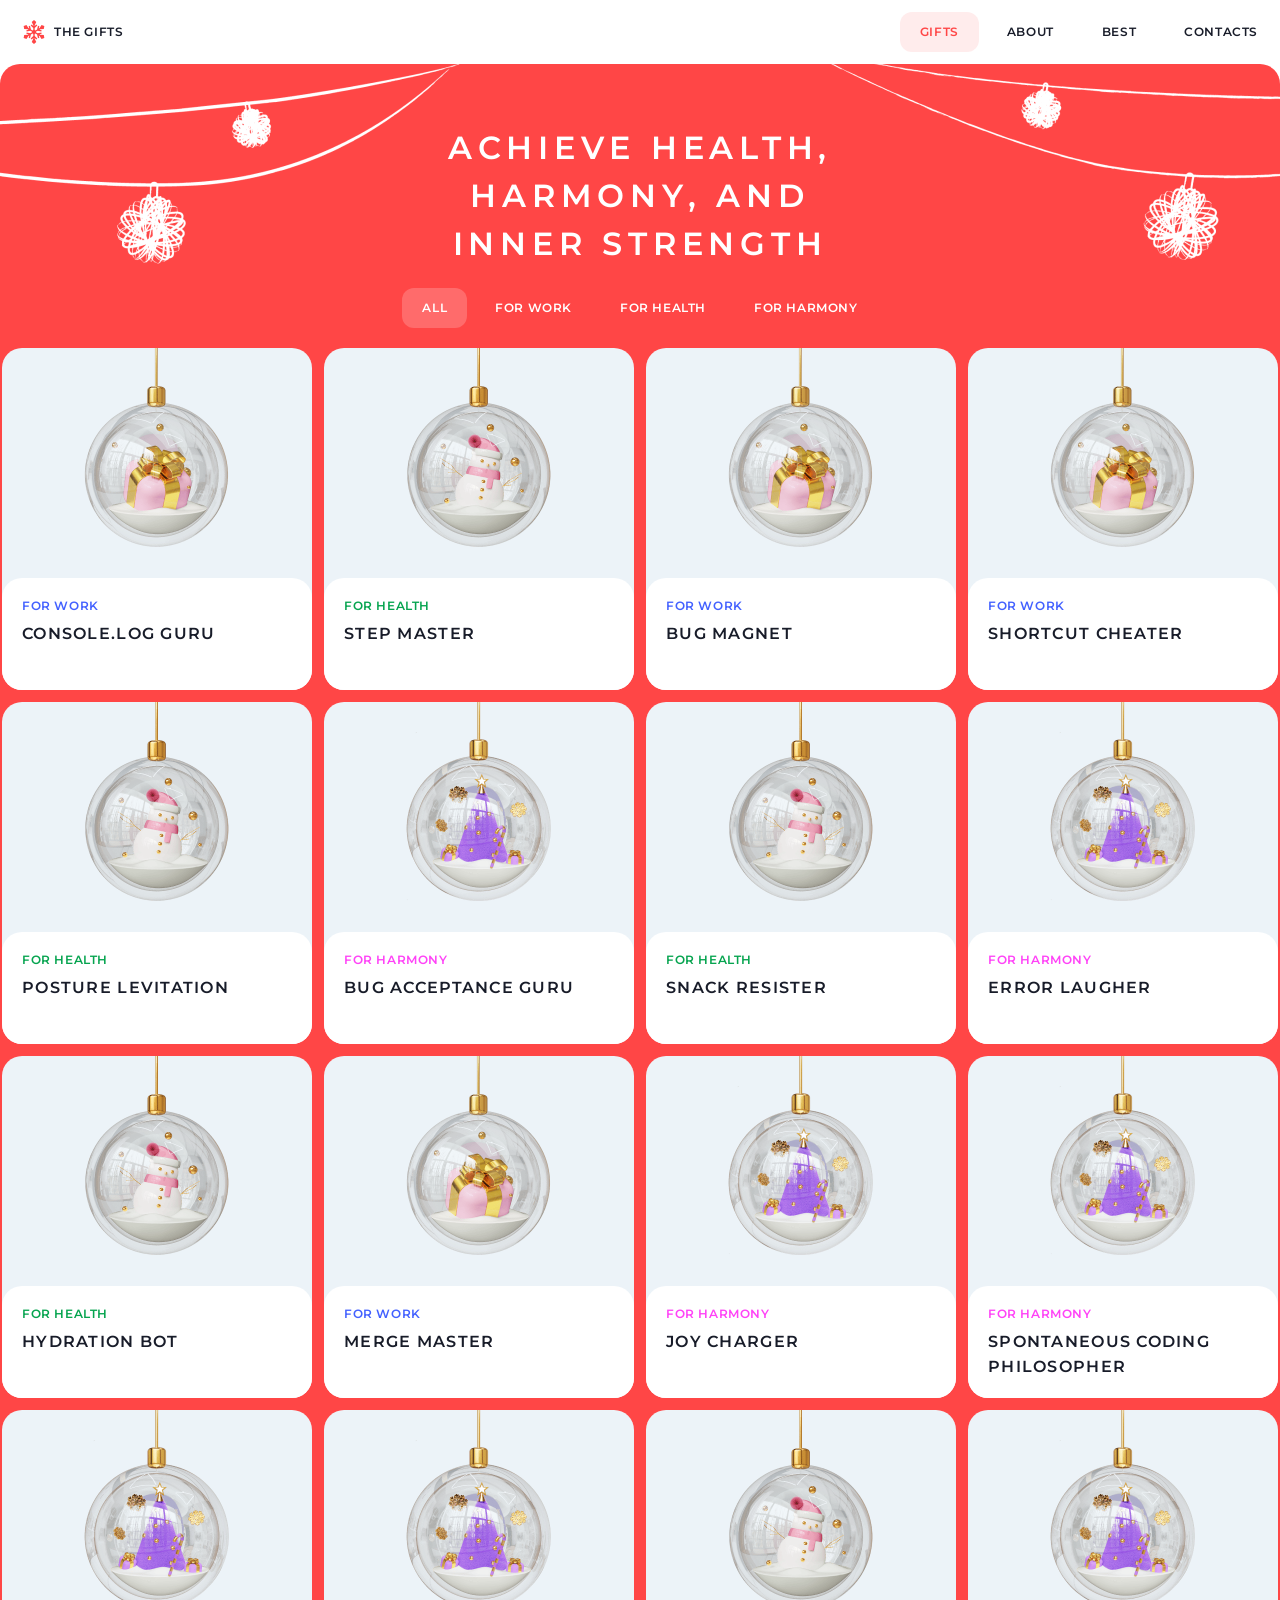
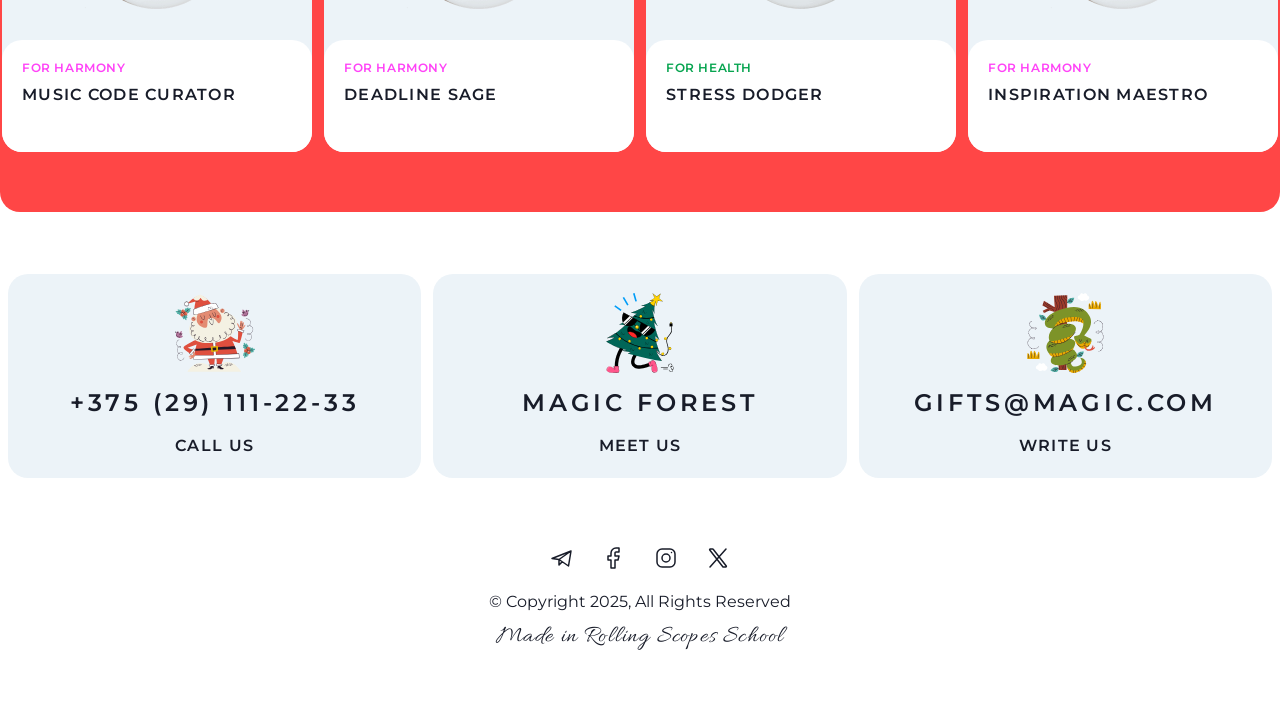
==== commit 154ce566: "refactor: rename home to app.js and link to pages" ====
--- a/christmas-shop/gifts.html
+++ b/christmas-shop/gifts.html
@@ -267,7 +267,7 @@
   </div>
 
   <script src="./assets/js/burger.js"></script>
-  <script src="./assets/js/gifts.js"></script>
+  <script src="./assets/js/app.js"></script>
 
 </body>
 
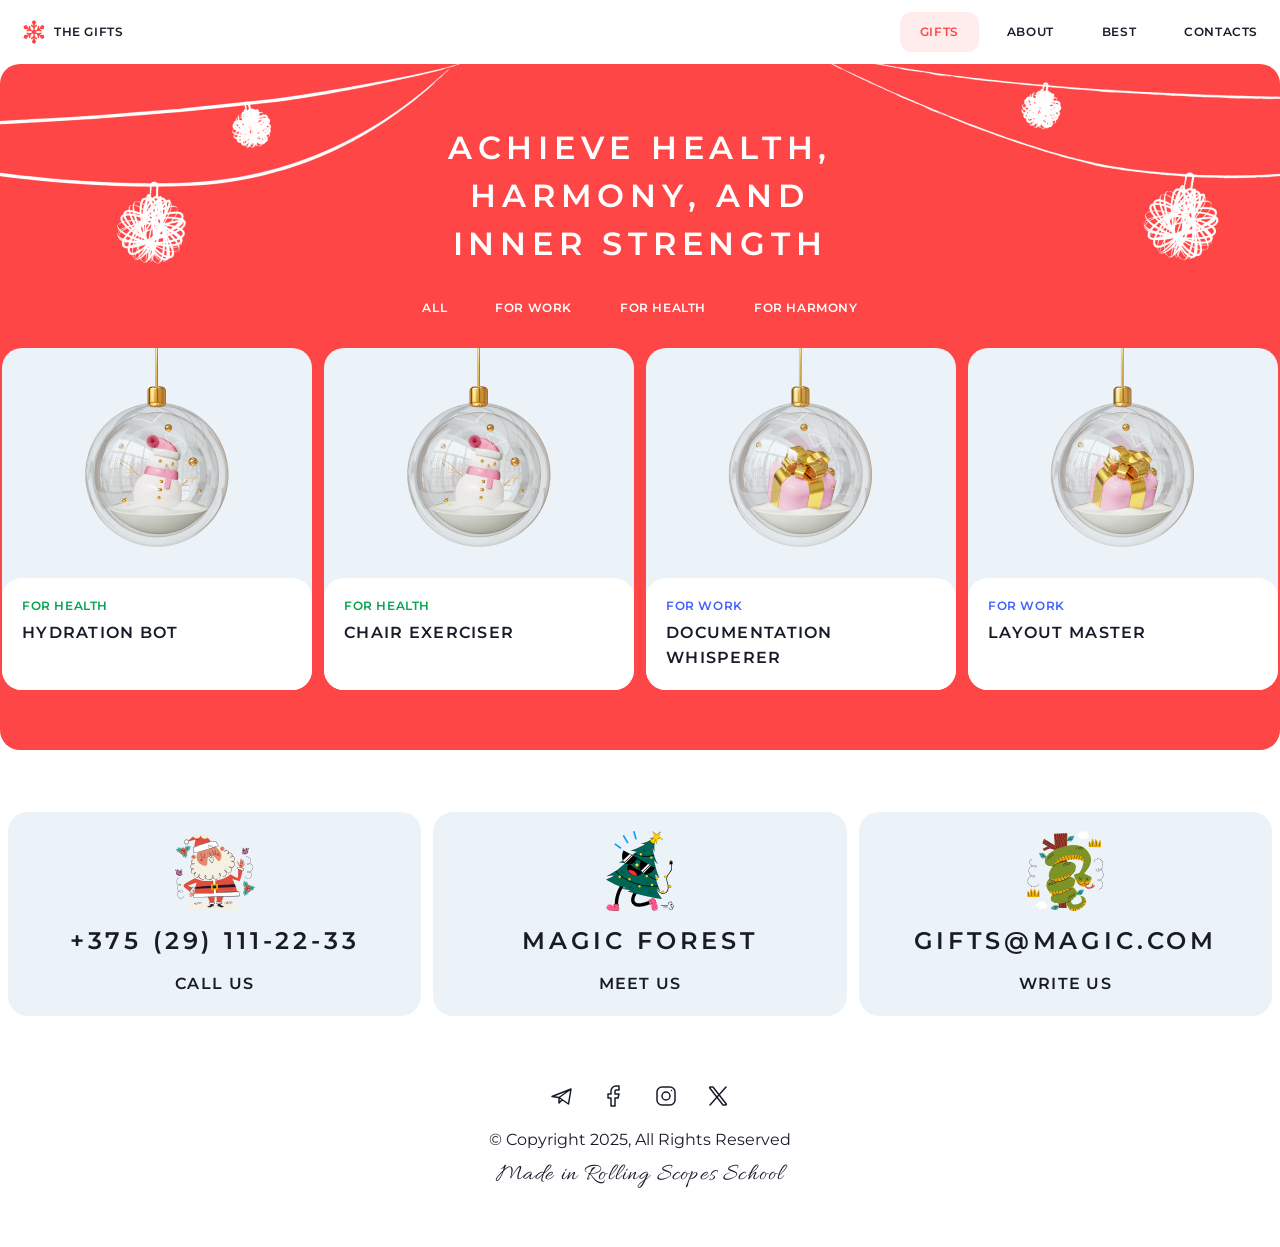
==== commit 49bc5c1c: "feat: add category switching for gifts" ====
--- a/christmas-shop/gifts.html
+++ b/christmas-shop/gifts.html
@@ -70,16 +70,16 @@
           </div>
           <div class="gifts-tabs-container">
             <ul class="gifts-tabs-items">
-              <li class=""><button class="gifts-tab tab-active">All</button></li>
-              <li class=""><button class="gifts-tab">for work</button></li>
-              <li class=""><button class="gifts-tab">for health</button></li>
-              <li class=""><button class="gifts-tab">for harmony</button></li>
+              <li class=""><button class="gifts-tab tab-active" data-value="All">All</button></li>
+              <li class=""><button class="gifts-tab" data-value="For Work">for work</button></li>
+              <li class=""><button class="gifts-tab" data-value="For Health">for health</button></li>
+              <li class=""><button class="gifts-tab" data-value="For Harmony">for harmony</button></li>
             </ul>
           </div>
           <div class="card-items-wrapper">
 
             <div class="best-items-container">
-
+              <!--
               <div class="best-item">
                 <div class="best-item-image"><img class="best-image" src="./assets/images/gift-for-work.png"
                     alt="Console.log Guru"></div>
@@ -187,7 +187,7 @@
                   <div class="best-header-h3">Spontaneous Coding Philosopher</div>
                 </div>
               </div>
-
+-->
             </div>
           </div>
         </div>
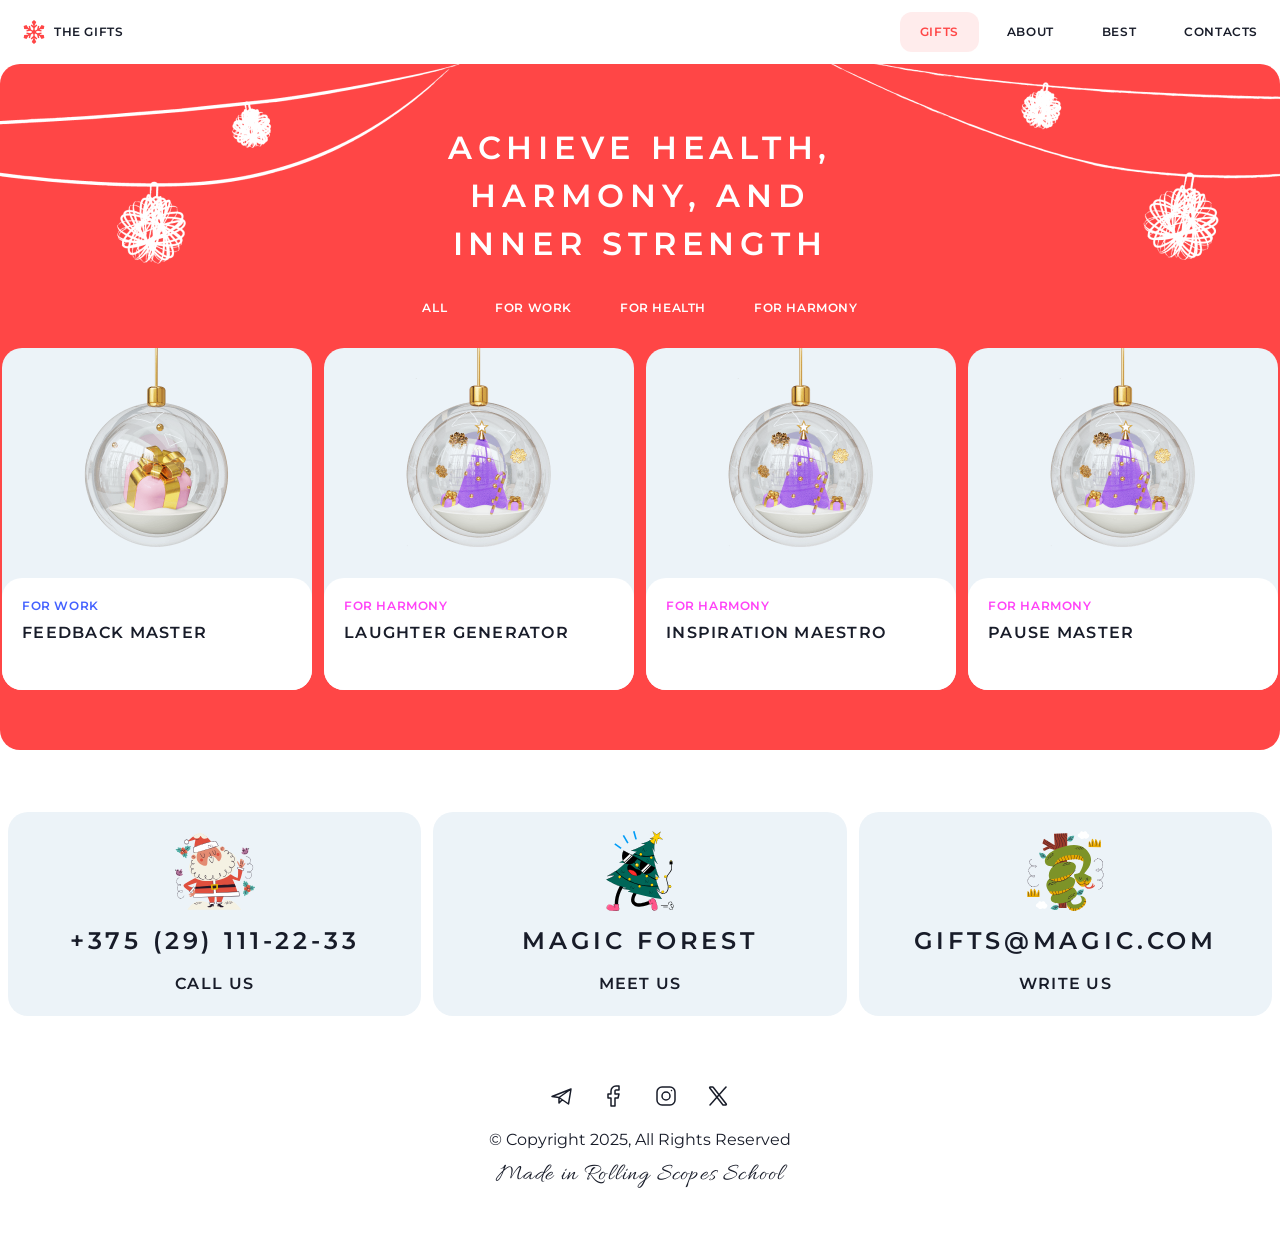
==== commit 19dbf8d0: "refactor: tab active style name" ====
--- a/christmas-shop/gifts.html
+++ b/christmas-shop/gifts.html
@@ -70,7 +70,7 @@
           </div>
           <div class="gifts-tabs-container">
             <ul class="gifts-tabs-items">
-              <li class=""><button class="gifts-tab tab-active" data-value="All">All</button></li>
+              <li class=""><button class="gifts-tab tab__active" data-value="All">All</button></li>
               <li class=""><button class="gifts-tab" data-value="For Work">for work</button></li>
               <li class=""><button class="gifts-tab" data-value="For Health">for health</button></li>
               <li class=""><button class="gifts-tab" data-value="For Harmony">for harmony</button></li>
--- a/christmas-shop/assets/css/styles.css
+++ b/christmas-shop/assets/css/styles.css
@@ -1001,13 +1001,13 @@
   transition-timing-function: ease-in-out;
 }
 
-button.tab-active,
+button.tab__active,
 button.gifts-tab:hover {
   background-color: var(--color-white-20, rgba(255, 255, 255, 0.2));
   border-radius: 12px;
 }
 
-button.tab-active {
+button.tab__active {
   cursor: default;
 }
 
--- a/christmas-shop/assets/css/styles-mobile.css
+++ b/christmas-shop/assets/css/styles-mobile.css
@@ -158,7 +158,7 @@
     cursor: default;
   }
 
-  button.gifts-tab:hover.tab-active {
+  button.gifts-tab:hover.tab__active {
     background-color: var(--color-white-20, rgba(255, 255, 255, 0.2));
   }
 
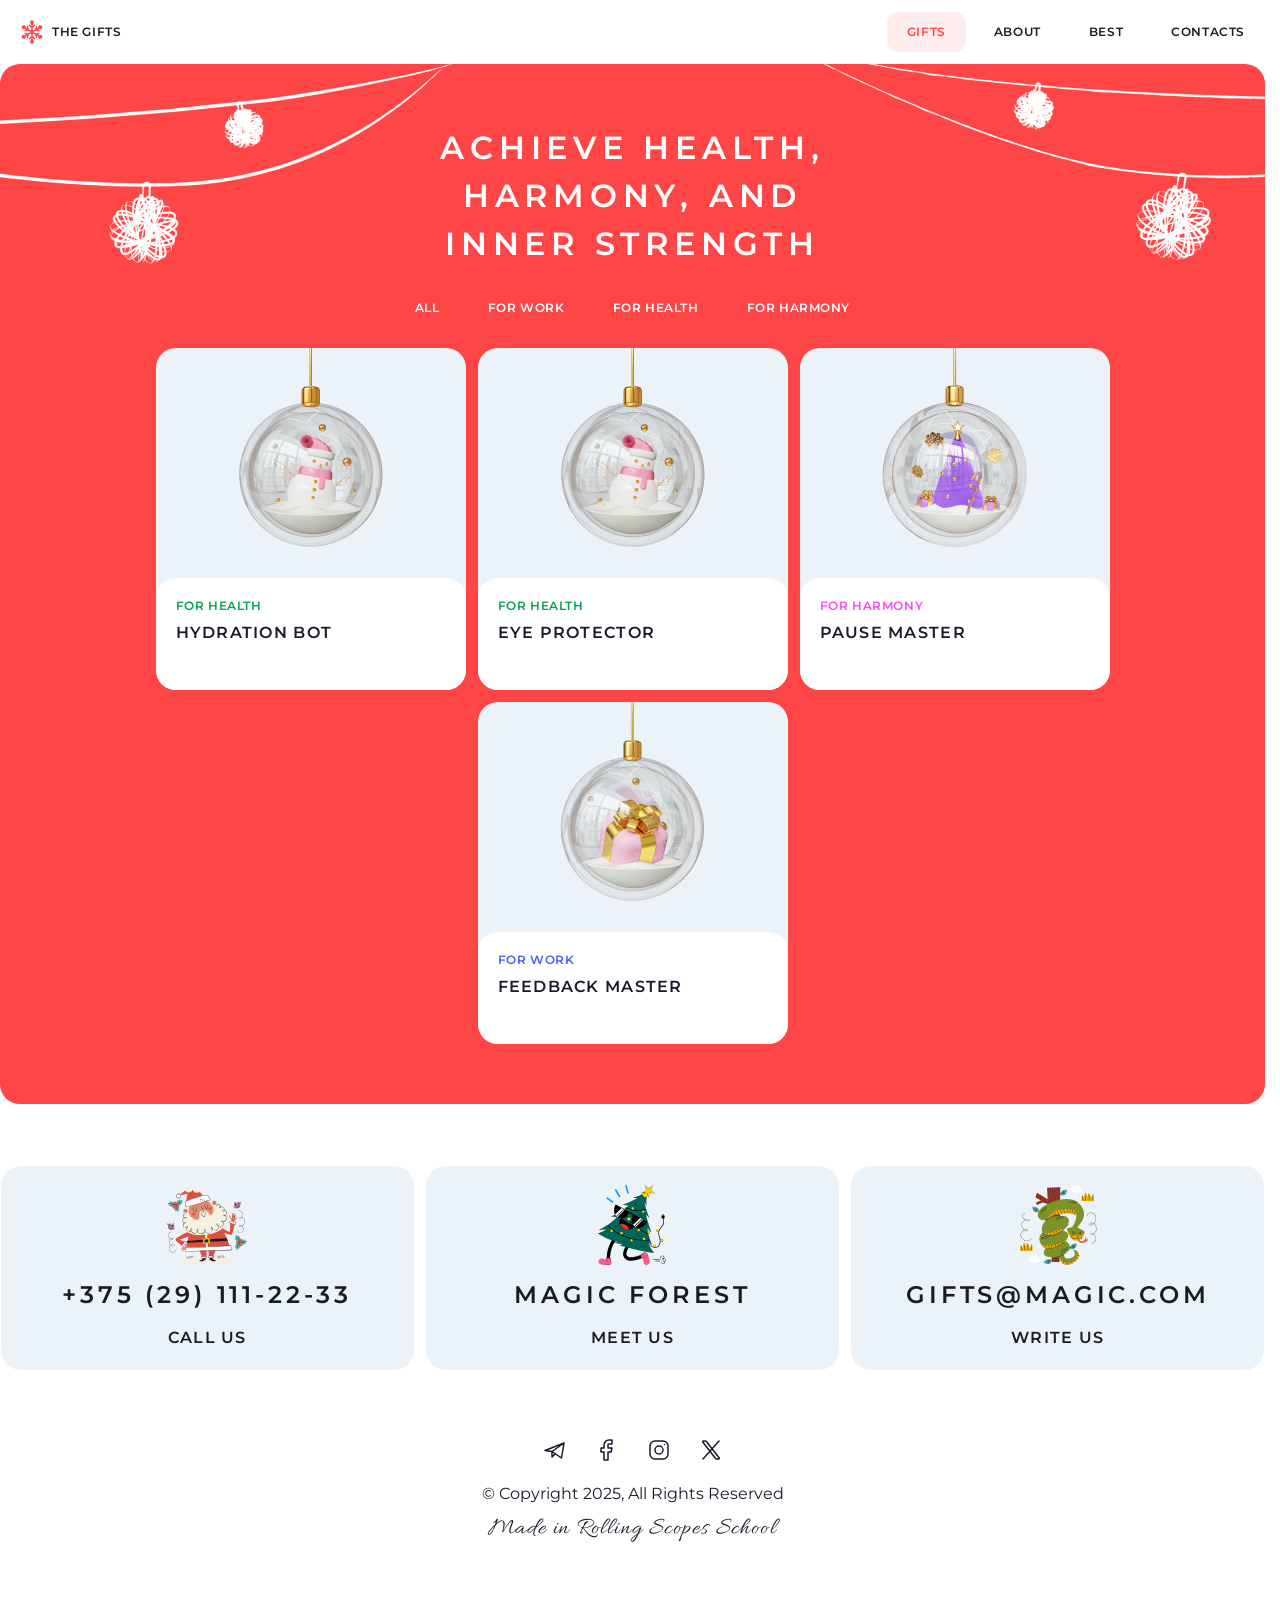
==== commit 7de1df03: "feat: add modal window" ====
--- a/christmas-shop/gifts.html
+++ b/christmas-shop/gifts.html
@@ -20,6 +20,10 @@
 <body>
 
   <div class="container">
+
+    <div class="modal-wrapper">
+      <div class="modal-window"></div>
+    </div>
 
     <div class="burger-container">
       <ul class="burger-items-container">
@@ -77,117 +81,7 @@
             </ul>
           </div>
           <div class="card-items-wrapper">
-
             <div class="best-items-container">
-              <!--
-              <div class="best-item">
-                <div class="best-item-image"><img class="best-image" src="./assets/images/gift-for-work.png"
-                    alt="Console.log Guru"></div>
-                <div class="card-item-caption">
-                  <div class="best-header-h4 tag-purple">For work</div>
-                  <div class="best-header-h3">Console.log Guru</div>
-                </div>
-              </div>
-
-              <div class="best-item">
-                <div class="best-item-image"><img class="best-image" src="./assets/images/gift-for-health.png"
-                    alt="Step Master"></div>
-                <div class="card-item-caption">
-                  <div class="best-header-h4 tag-green">For health</div>
-                  <div class="best-header-h3">Step Master</div>
-                </div>
-              </div>
-
-              <div class="best-item">
-                <div class="best-item-image"><img class="best-image" src="./assets/images/gift-for-work.png"
-                    alt="Bug Magnet"></div>
-                <div class="card-item-caption">
-                  <div class="best-header-h4 tag-purple">For work</div>
-                  <div class="best-header-h3">Bug Magnet</div>
-                </div>
-              </div>
-
-              <div class="best-item">
-                <div class="best-item-image"><img class="best-image" src="./assets/images/gift-for-work.png"
-                    alt="Shortcut Cheater"></div>
-                <div class="card-item-caption">
-                  <div class="best-header-h4 tag-purple">For work</div>
-                  <div class="best-header-h3">Shortcut Cheater</div>
-                </div>
-              </div>
-
-              <div class="best-item">
-                <div class="best-item-image"><img class="best-image" src="./assets/images/gift-for-health.png"
-                    alt="Posture Levitation"></div>
-                <div class="card-item-caption">
-                  <div class="best-header-h4 tag-green">For health</div>
-                  <div class="best-header-h3">Posture Levitation</div>
-                </div>
-              </div>
-
-              <div class="best-item">
-                <div class="best-item-image"><img class="best-image" src="./assets/images/gift-for-harmony.png"
-                    alt="Bug Acceptance Guru"></div>
-                <div class="card-item-caption">
-                  <div class="best-header-h4 tag-pink">For harmony</div>
-                  <div class="best-header-h3">Bug Acceptance Guru</div>
-                </div>
-              </div>
-
-              <div class="best-item">
-                <div class="best-item-image"><img class="best-image" src="./assets/images/gift-for-health.png"
-                    alt="Snack Resister"></div>
-                <div class="card-item-caption">
-                  <div class="best-header-h4 tag-green">For health</div>
-                  <div class="best-header-h3">Snack Resister</div>
-                </div>
-              </div>
-
-              <div class="best-item">
-                <div class="best-item-image"><img class="best-image" src="./assets/images/gift-for-harmony.png"
-                    alt="Error Laugher"></div>
-                <div class="card-item-caption">
-                  <div class="best-header-h4 tag-pink">For harmony</div>
-                  <div class="best-header-h3">Error Laugher</div>
-                </div>
-              </div>
-
-              <div class="best-item">
-                <div class="best-item-image"><img class="best-image" src="./assets/images/gift-for-health.png"
-                    alt="Hydration Bot"></div>
-                <div class="card-item-caption">
-                  <div class="best-header-h4 tag-green">For health</div>
-                  <div class="best-header-h3">Hydration Bot</div>
-                </div>
-              </div>
-
-              <div class="best-item">
-                <div class="best-item-image"><img class="best-image" src="./assets/images/gift-for-work.png"
-                    alt="Merge Master"></div>
-                <div class="card-item-caption">
-                  <div class="best-header-h4 tag-purple">For work</div>
-                  <div class="best-header-h3">Merge Master</div>
-                </div>
-              </div>
-
-              <div class="best-item">
-                <div class="best-item-image"><img class="best-image" src="./assets/images/gift-for-harmony.png"
-                    alt="Joy Charger"></div>
-                <div class="card-item-caption">
-                  <div class="best-header-h4 tag-pink">For harmony</div>
-                  <div class="best-header-h3">Joy Charger</div>
-                </div>
-              </div>
-
-              <div class="best-item">
-                <div class="best-item-image"><img class="best-image" src="./assets/images/gift-for-harmony.png"
-                    alt="Spontaneous Coding Philosopher"></div>
-                <div class="card-item-caption">
-                  <div class="best-header-h4 tag-pink">For harmony</div>
-                  <div class="best-header-h3">Spontaneous Coding Philosopher</div>
-                </div>
-              </div>
--->
             </div>
           </div>
         </div>
--- a/christmas-shop/assets/css/styles.css
+++ b/christmas-shop/assets/css/styles.css
@@ -17,6 +17,7 @@
   overflow-x: hidden;
   width: 100%;
   height: 100%;
+  scrollbar-gutter: stable;
 }
 
 body {
@@ -85,7 +86,155 @@
 }
 
 .no-scroll {
+  height: 100%;
   overflow: hidden;
+}
+
+/* Modal */
+
+.modal-wrapper {
+  /*
+  width: 100vw;
+  height: 100vh;
+  display: none;
+  flex-direction: row;
+  justify-content: center;
+  align-items: stretch;
+  gap: 0;
+*/
+  display: none;
+  position: fixed;
+  top: 0;
+  left: 0;
+  bottom: 0;
+  right: 0;
+  min-width: 100%;
+  min-height: 100%;
+  z-index: 4;
+  background: rgba(110, 110, 110, 0.8);
+}
+
+.modal-window {
+  display: none;
+  position: fixed;
+  z-index: 5;
+  top: 50%;
+  left: 50%;
+  max-width: 400px;
+  transform: translate(-50%, -50%);
+}
+
+.modal-button-container {
+  position: fixed;
+  top: 12px;
+  right: 12px;
+  z-index: 5;
+}
+
+.modal-button {
+  position: relative;
+  width: 40px;
+  height: 40px;
+  display: flex;
+  flex-direction: column;
+  justify-content: center;
+  gap: 8px;
+}
+
+.modal-line {
+  align-self: center;
+  width: 25px;
+  height: 2px;
+  background-color: var(--color-dark, #181c29);
+}
+
+.modal-line-top,
+.modal-line-bottom {
+  position: absolute;
+  transition-duration: 0.2s;
+  transition-property: all;
+  transition-delay: 0.1s;
+  transition-timing-function: ease-in-out;
+}
+
+.modal-line-top {
+  top: 15px;
+  transform: translateY(4px) rotate(45deg);
+}
+
+.modal-line-bottom {
+  top: 23px;
+  transform: translateY(-4px) rotate(-45deg);
+}
+
+.modal-container {
+  width: 400px;
+  display: flex;
+  flex-direction: column;
+  justify-content: flex-start;
+  align-content: center;
+  align-items: flex-start;
+  gap: 0px;
+  border-radius: 20px;
+  background-color: var(--color-content, #ecf3f8);
+}
+
+.modal-image {
+  max-width: 400px;
+  max-height: 230px;
+  overflow: hidden;
+}
+
+.modal-image img {
+  margin-top: -36px;
+  max-width: 100%;
+  height: auto;
+}
+
+.modal-caption {
+  width: 100%;
+  padding: 20px 0 0 20px;
+  display: flex;
+  flex-direction: column;
+  justify-content: flex-start;
+  align-items: flex-start;
+  align-content: center;
+  gap: 8px;
+  background-color: var(--color-white, #fff);
+  border-radius: 20px 20px 0 0;
+}
+
+.modal-text {
+  color: var(--color-dark, #181c29);
+  font-family: Montserrat;
+  font-size: 16px;
+  font-style: normal;
+  font-weight: 400;
+  line-height: 148%; /* 23.68px */
+}
+
+.modal-superpowers {
+  width: 100%;
+  padding: 20px 0 0 20px;
+  display: flex;
+  flex-direction: column;
+  justify-content: flex-start;
+  align-items: flex-start;
+  align-content: center;
+  background-color: var(--color-white, #fff);
+}
+
+.modal-sp-container {
+  width: 100%;
+  padding: 10px 20px 20px 20px;
+  display: flex;
+  flex-direction: row;
+  justify-content: space-between;
+  align-items: flex-start;
+  align-content: center;
+  gap: 12px;
+  background-color: var(--color-white, #fff);
+  border-radius: 0 0 20px 20px;
 }
 
 /* Header */
--- a/christmas-shop/assets/css/styles-mobile.css
+++ b/christmas-shop/assets/css/styles-mobile.css
@@ -68,6 +68,10 @@
     background-color: var(--color-white, #fff);
   }
 
+  .modal-container {
+    width: 364px;
+  }
+
   .about-content-container {
     align-self: flex-start;
     padding: 60px 40px 0 40px;
@@ -87,6 +91,7 @@
   .burger-items-container {
     transform: translateY(-56px);
   }
+
   .about-content-container {
     padding: 60px 20px 0 20px;
   }
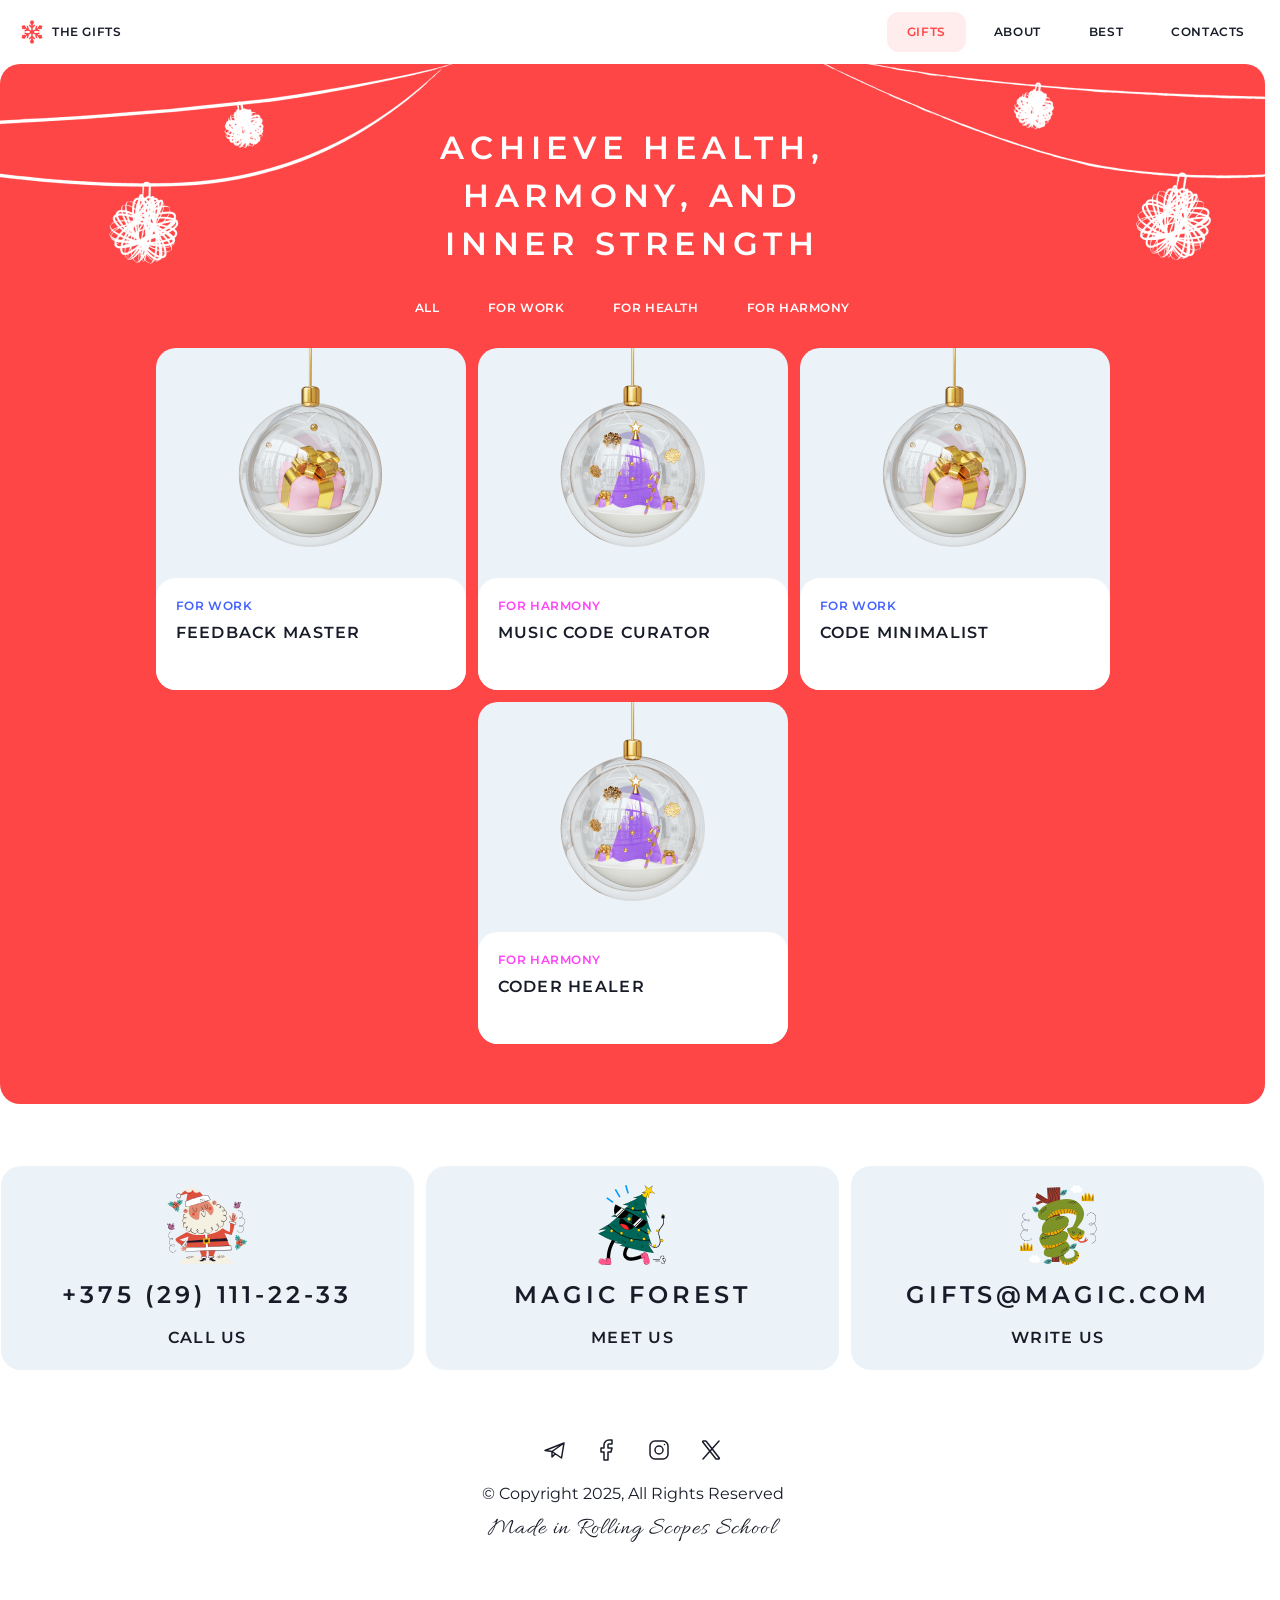
==== commit 1ad94e39: "refactor: move svg files to icons directory" ====
--- a/christmas-shop/gifts.html
+++ b/christmas-shop/gifts.html
@@ -94,21 +94,21 @@
         <div class="contacts-items-container">
           <a href="tel:+375291112233" class="contact-item-link">
             <div class="contact-item">
-              <div class="contact-item-image"><img src="./assets/images/santa-claus.svg" alt="Call Us"></div>
+              <div class="contact-item-image"><img src="./assets/icons/santa-claus.svg" alt="Call Us"></div>
               <div class="contact-item-caption">+375 (29) 111-22-33</div>
               <p class="contact-header-h3">Call Us</p>
             </div>
           </a>
           <a href="https://maps.app.goo.gl/pynKaxUxfshmQ6Nh6" class="contact-item-link" target="_blank">
             <div class="contact-item">
-              <div class="contact-item-image"><img src="./assets/images/christmas-tree.svg" alt="Meet Us"></div>
+              <div class="contact-item-image"><img src="./assets/icons/christmas-tree.svg" alt="Meet Us"></div>
               <div class="contact-item-caption">Magic forest</div>
               <p class="contact-header-h3">Meet Us</p>
             </div>
           </a>
           <a href="mailto:info@magic.com" class="contact-item-link">
             <div class="contact-item">
-              <div class="contact-item-image"><img src="./assets/images/snake.svg" alt="Write us"></div>
+              <div class="contact-item-image"><img src="./assets/icons/snake.svg" alt="Write us"></div>
               <div class="contact-item-caption">gifts@magic.com</div>
               <p class="contact-header-h3">Write us</p>
             </div>
--- a/christmas-shop/assets/css/styles.css
+++ b/christmas-shop/assets/css/styles.css
@@ -193,7 +193,7 @@
 
 .modal-caption {
   width: 100%;
-  padding: 20px 0 0 20px;
+  padding: 20px 20px 0 20px;
   display: flex;
   flex-direction: column;
   justify-content: flex-start;
@@ -235,6 +235,39 @@
   gap: 12px;
   background-color: var(--color-white, #fff);
   border-radius: 0 0 20px 20px;
+}
+
+.modal-sp-name {
+  flex-grow: 2;
+}
+
+.modal-snowflakes {
+  display: flex;
+  flex-direction: row;
+  justify-content: space-between;
+  align-items: flex-start;
+  align-content: flex-end;
+  gap: 8px;
+  height: 24px;
+}
+
+.modal-snowflake {
+  margin-top: 2px;
+  width: 16px;
+  height: 16px;
+  background-image: url(../icons/snowflake.svg);
+  background-position: center;
+  background-size: cover;
+  background-repeat: no-repeat;
+}
+
+.modal-snowflake-white {
+  width: 16px;
+  height: 16px;
+  background: url(../icons/snowflake-white.svg);
+  background-position: center;
+  background-size: cover;
+  background-repeat: no-repeat;
 }
 
 /* Header */
--- a/christmas-shop/assets/css/styles-mobile.css
+++ b/christmas-shop/assets/css/styles-mobile.css
@@ -70,6 +70,12 @@
 
   .modal-container {
     width: 364px;
+  }
+
+  .modal-image img {
+    margin-top: -20px;
+    max-width: 100%;
+    height: auto;
   }
 
   .about-content-container {
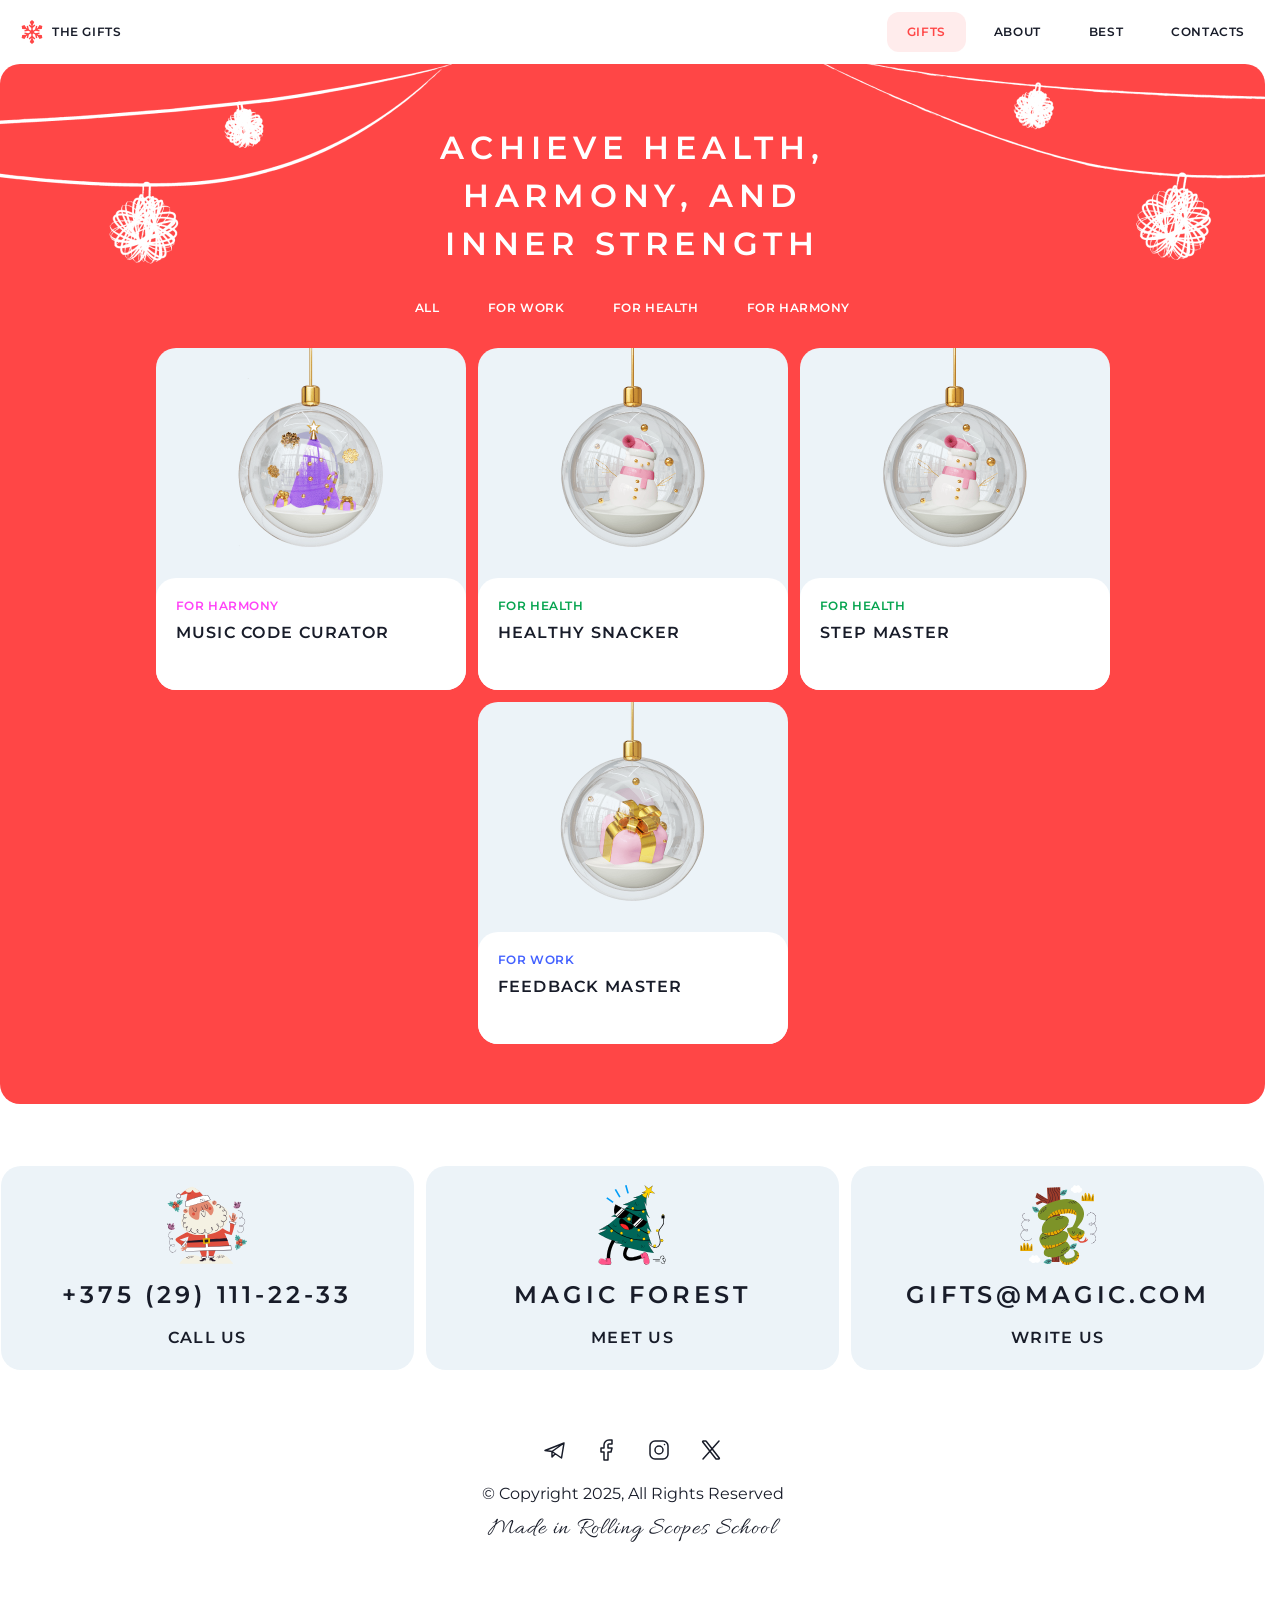
==== commit b7a6abd9: "feat: add scroll-to-top button" ====
--- a/christmas-shop/gifts.html
+++ b/christmas-shop/gifts.html
@@ -19,6 +19,14 @@
 
 <body>
 
+  <div class="scroll-to-top">
+    <svg width="24" height="24" viewBox="0 0 24 24" fill="none" xmlns="http://www.w3.org/2000/svg">
+      <path d="M12 5V19" stroke="#FF4646" stroke-linecap="round" stroke-linejoin="round" />
+      <path d="M18 11L12 5" stroke="#FF4646" stroke-linecap="round" stroke-linejoin="round" />
+      <path d="M6 11L12 5" stroke="#FF4646" stroke-linecap="round" stroke-linejoin="round" />
+    </svg>
+  </div>
+
   <div class="container">
 
     <div class="modal-wrapper">
@@ -35,6 +43,7 @@
     </div>
 
     <header class="header">
+      <a id="top"></a>
       <nav class="nav">
         <div class="nav-container">
           <a href="./index.html">
--- a/christmas-shop/assets/css/styles.css
+++ b/christmas-shop/assets/css/styles.css
@@ -14,9 +14,7 @@
 
 html {
   scroll-behavior: smooth;
-  overflow-x: hidden;
-  width: 100%;
-  height: 100%;
+  /*overflow-x: hidden;*/
   scrollbar-gutter: stable;
 }
 
@@ -51,7 +49,8 @@
   position: relative;
   margin-left: auto;
   margin-right: auto;
-  overflow: hidden;
+  /*overflow: hidden;*/
+  overflow: clip;
   background: var(--color-white);
 }
 
@@ -90,18 +89,26 @@
   overflow: hidden;
 }
 
+.scroll-to-top {
+  position: sticky;
+  z-index: 4;
+  top: calc(100vh - 65px);
+  left: calc(100vw - 64px);
+  display: none;
+  flex-direction: row;
+  justify-content: center;
+  align-content: center;
+  align-items: center;
+  width: 56px;
+  height: 56px;
+  border-radius: 60px;
+  border: 1px solid var(--color-primary, #ff4646);
+  background-color: var(--color-white, #fff);
+}
+
 /* Modal */
 
 .modal-wrapper {
-  /*
-  width: 100vw;
-  height: 100vh;
-  display: none;
-  flex-direction: row;
-  justify-content: center;
-  align-items: stretch;
-  gap: 0;
-*/
   display: none;
   position: fixed;
   top: 0;
@@ -598,7 +605,8 @@
   align-items: center;
   justify-content: space-between;
   gap: 20px;
-  overflow: hidden;
+  /*overflow: hidden;*/
+  overflow: clip;
 }
 
 .slider-item {
@@ -785,7 +793,7 @@
 
 .best-header-h3 {
   color: var(--color-dark, #181c29);
-  text-overflow: ellipsis;
+  /*text-overflow: ellipsis;*/
   font-family: Montserrat;
   font-size: 16px;
   font-style: normal;
--- a/christmas-shop/assets/css/styles-mobile.css
+++ b/christmas-shop/assets/css/styles-mobile.css
@@ -98,6 +98,10 @@
     transform: translateY(-56px);
   }
 
+  .scroll-to-top {
+    left: calc(100vw - 62px);
+  }
+
   .about-content-container {
     padding: 60px 20px 0 20px;
   }
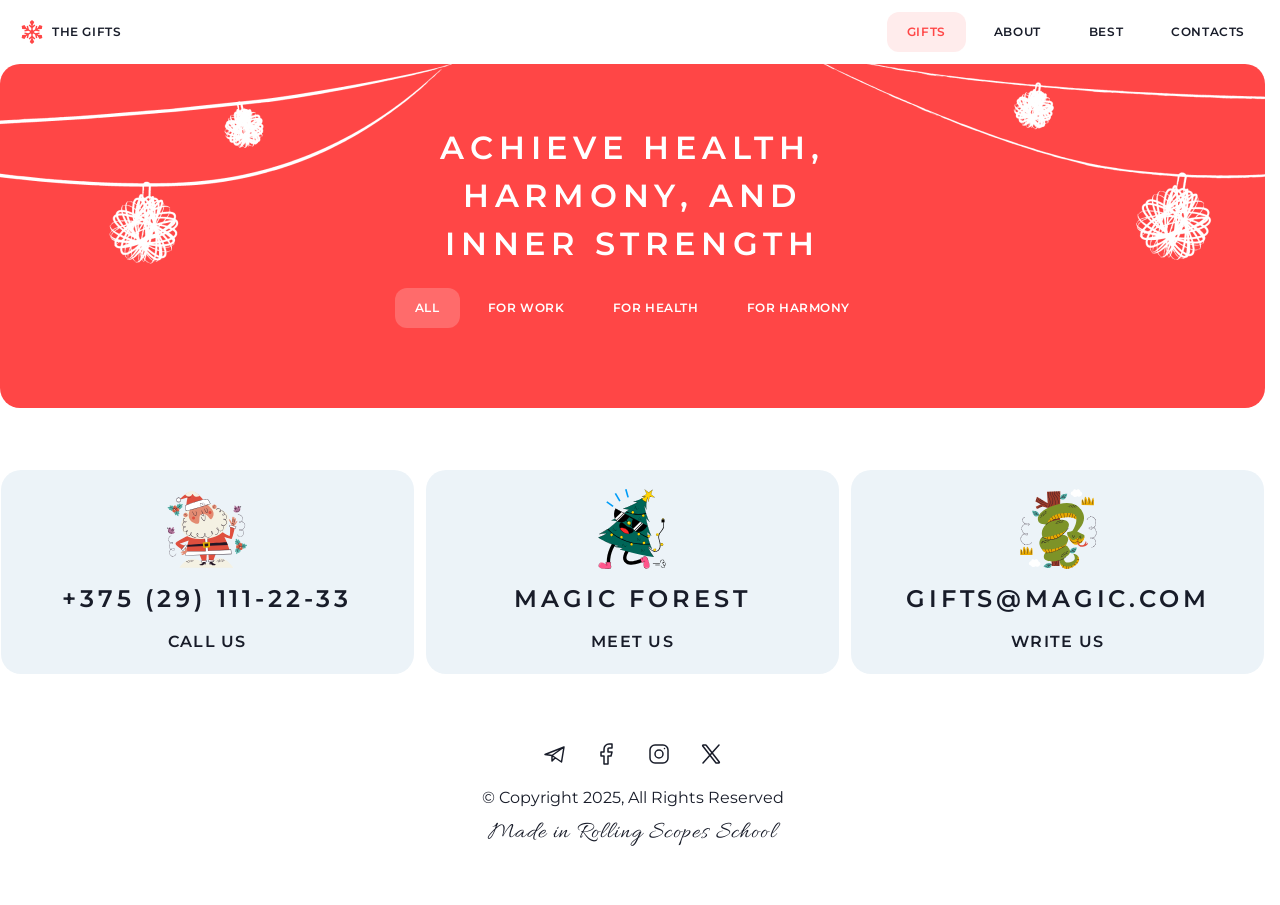
==== commit ce44999a: "fix: active burger link in gifts page" ====
--- a/christmas-shop/gifts.html
+++ b/christmas-shop/gifts.html
@@ -35,7 +35,7 @@
 
     <div class="burger-container">
       <ul class="burger-items-container">
-        <li class="burger-item">Gifts</li>
+        <li class="burger-item burger-item-active">Gifts</li>
         <li class="burger-item"><a href="./index.html#about" class="nav-link">About</a></li>
         <li class="burger-item"><a href="./index.html#best" class="nav-link">Best</a></li>
         <li class="burger-item"><a href="#contacts" class="nav-link">Contacts</a></li>
--- a/christmas-shop/assets/css/burger.css
+++ b/christmas-shop/assets/css/burger.css
@@ -57,7 +57,6 @@
   flex-direction: row;
   justify-content: center;
   align-items: center;
-  padding-top: 160px;
   background: var(--color-white, #fff);
   transition-duration: 0.5s;
   transition-property: all;
@@ -70,7 +69,6 @@
 }
 
 .burger-items-container {
-  transform: translateY(50px);
   display: flex;
   flex-direction: column;
   align-items: center;
@@ -89,3 +87,7 @@
   letter-spacing: 3.84px;
   text-transform: uppercase;
 }
+
+.burger-item-active {
+  color: var(--color-primary, #ff4646);
+}
--- a/christmas-shop/assets/css/styles.css
+++ b/christmas-shop/assets/css/styles.css
@@ -146,11 +146,20 @@
   flex-direction: column;
   justify-content: center;
   gap: 8px;
+  cursor: pointer;
+  transition-duration: 0.2s;
+  transition-property: all;
+  transition-delay: 0.1s;
+  transition-timing-function: ease-in-out;
+}
+
+.modal-button:hover {
+  transform: rotate(90deg);
 }
 
 .modal-line {
   align-self: center;
-  width: 25px;
+  width: 30px;
   height: 2px;
   background-color: var(--color-dark, #181c29);
 }
@@ -176,12 +185,13 @@
 
 .modal-container {
   width: 400px;
+  height: 514px;
   display: flex;
   flex-direction: column;
   justify-content: flex-start;
   align-content: center;
   align-items: flex-start;
-  gap: 0px;
+  gap: 0;
   border-radius: 20px;
   background-color: var(--color-content, #ecf3f8);
 }
@@ -211,6 +221,16 @@
   border-radius: 20px 20px 0 0;
 }
 
+.modal-description {
+  height: 48px;
+  color: var(--color-dark, #181c29);
+  font-family: Montserrat;
+  font-size: 16px;
+  font-style: normal;
+  font-weight: 400;
+  line-height: 148%; /* 23.68px */
+}
+
 .modal-text {
   color: var(--color-dark, #181c29);
   font-family: Montserrat;
@@ -232,6 +252,7 @@
 }
 
 .modal-sp-container {
+  align-self: flex-end;
   width: 100%;
   padding: 10px 20px 20px 20px;
   display: flex;
@@ -597,19 +618,28 @@
   letter-spacing: 1.2px;
 }
 
-.slider-items-container {
+.slider-wrapper {
   padding: 0 84px;
   width: 100%;
-  display: flex;
-  flex-direction: row;
-  align-items: center;
-  justify-content: space-between;
-  gap: 20px;
   /*overflow: hidden;*/
   overflow: clip;
 }
 
+.slider-items-container {
+  display: flex;
+  flex-direction: row;
+  align-items: center;
+  justify-content: space-between;
+  flex-wrap: nowrap;
+  gap: 20px;
+  transition-duration: 0.5s;
+  transition-property: all;
+  transition-delay: 0.1s;
+  transition-timing-function: ease-in-out;
+}
+
 .slider-item {
+  width: 1993px;
   display: flex;
   flex-direction: row;
   align-items: center;
@@ -660,32 +690,34 @@
   transition-property: all;
   transition-delay: 0.1s;
   transition-timing-function: ease-in-out;
-}
-
-.slider-button-active {
   border: 1px solid var(--color-white, #fff);
   cursor: pointer;
 }
 
-.slider-button-active:hover {
+.slider-button svg path {
+  stroke: var(--color-white, #fff);
+  transition-duration: 0.2s;
+  transition-property: all;
+  transition-delay: 0.1s;
+  transition-timing-function: ease-in-out;
+}
+
+.slider-button:hover {
   background-color: var(--color-white, #fff);
-  border: 1px solid var(--color-white, #fff);
-}
-
-.slider-button-active:hover svg {
-  transition-duration: 0.2s;
-  transition-property: all;
-  transition-delay: 0.1s;
-  transition-timing-function: ease-in-out;
-}
-
-.slider-button-active:hover svg path {
+}
+
+.slider-button:hover svg path {
   stroke: var(--color-primary, #ff4646);
 }
 
-.slider-button-passive {
+.slider-button__inactive,
+.slider-button__inactive svg path,
+.slider-button__inactive:hover,
+.slider-button__inactive:hover svg path {
+  background-color: transparent;
   border: 1px solid var(--color-white-40, rgba(255, 255, 255, 0.4));
   stroke: var(--color-white-40, rgba(255, 255, 255, 0.4));
+  cursor: default;
 }
 
 /* Best */
@@ -793,7 +825,6 @@
 
 .best-header-h3 {
   color: var(--color-dark, #181c29);
-  /*text-overflow: ellipsis;*/
   font-family: Montserrat;
   font-size: 16px;
   font-style: normal;
@@ -1227,31 +1258,3 @@
   background-color: var(--color-white, #fff);
   border-radius: 20px;
 }
-
-/*
-.card-item {
-  max-width: 310px;
-  display: flex;
-  flex-direction: column;
-  justify-content: flex-start;
-  align-items: flex-start;
-  align-content: center;
-  gap: 0;
-  background-color: var(--color-content, #ecf3f8);
-  border-radius: 20px;
-  cursor: pointer;
-}
-
-.card-item-image {
-  width: 310px;
-  height: 230px;
-}
-
-.card-image {
-  max-width: 100%;
-  height: auto;
-  border-radius: 20px;
-}
-
-
-*/
--- a/christmas-shop/assets/css/styles-mobile.css
+++ b/christmas-shop/assets/css/styles-mobile.css
@@ -49,7 +49,8 @@
 /* tablet */
 
 @media (max-width: 768px) {
-  .slider-items-container {
+  /*.slider-items-container {*/
+  .slider-wrapper {
     padding: 0 8px;
   }
 
@@ -129,6 +130,10 @@
 /* disable hover effects */
 
 @media (hover: none) and (pointer: coarse) {
+  .modal-button:hover {
+    transform: none;
+  }
+
   a.nav-link:hover::before {
     background-color: transparent;
   }
@@ -148,17 +153,25 @@
     cursor: default;
   }
 
-  .slider-button-active:hover {
+  .slider-button:hover {
     background-color: transparent;
     border: 1px solid var(--color-white, #fff);
     cursor: default;
   }
 
-  .slider-button-active:hover svg path {
+  .slider-button:hover svg path {
     border: 1px solid var(--color-white, #fff);
     stroke: var(--color-white, #fff);
   }
 
+  .slider-button__inactive:hover,
+  .slider-button__inactive:hover svg path {
+    background-color: transparent;
+    border: 1px solid var(--color-white-40, rgba(255, 255, 255, 0.4));
+    stroke: var(--color-white-40, rgba(255, 255, 255, 0.4));
+    cursor: default;
+  }
+
   .best-item:hover {
     cursor: default;
   }
